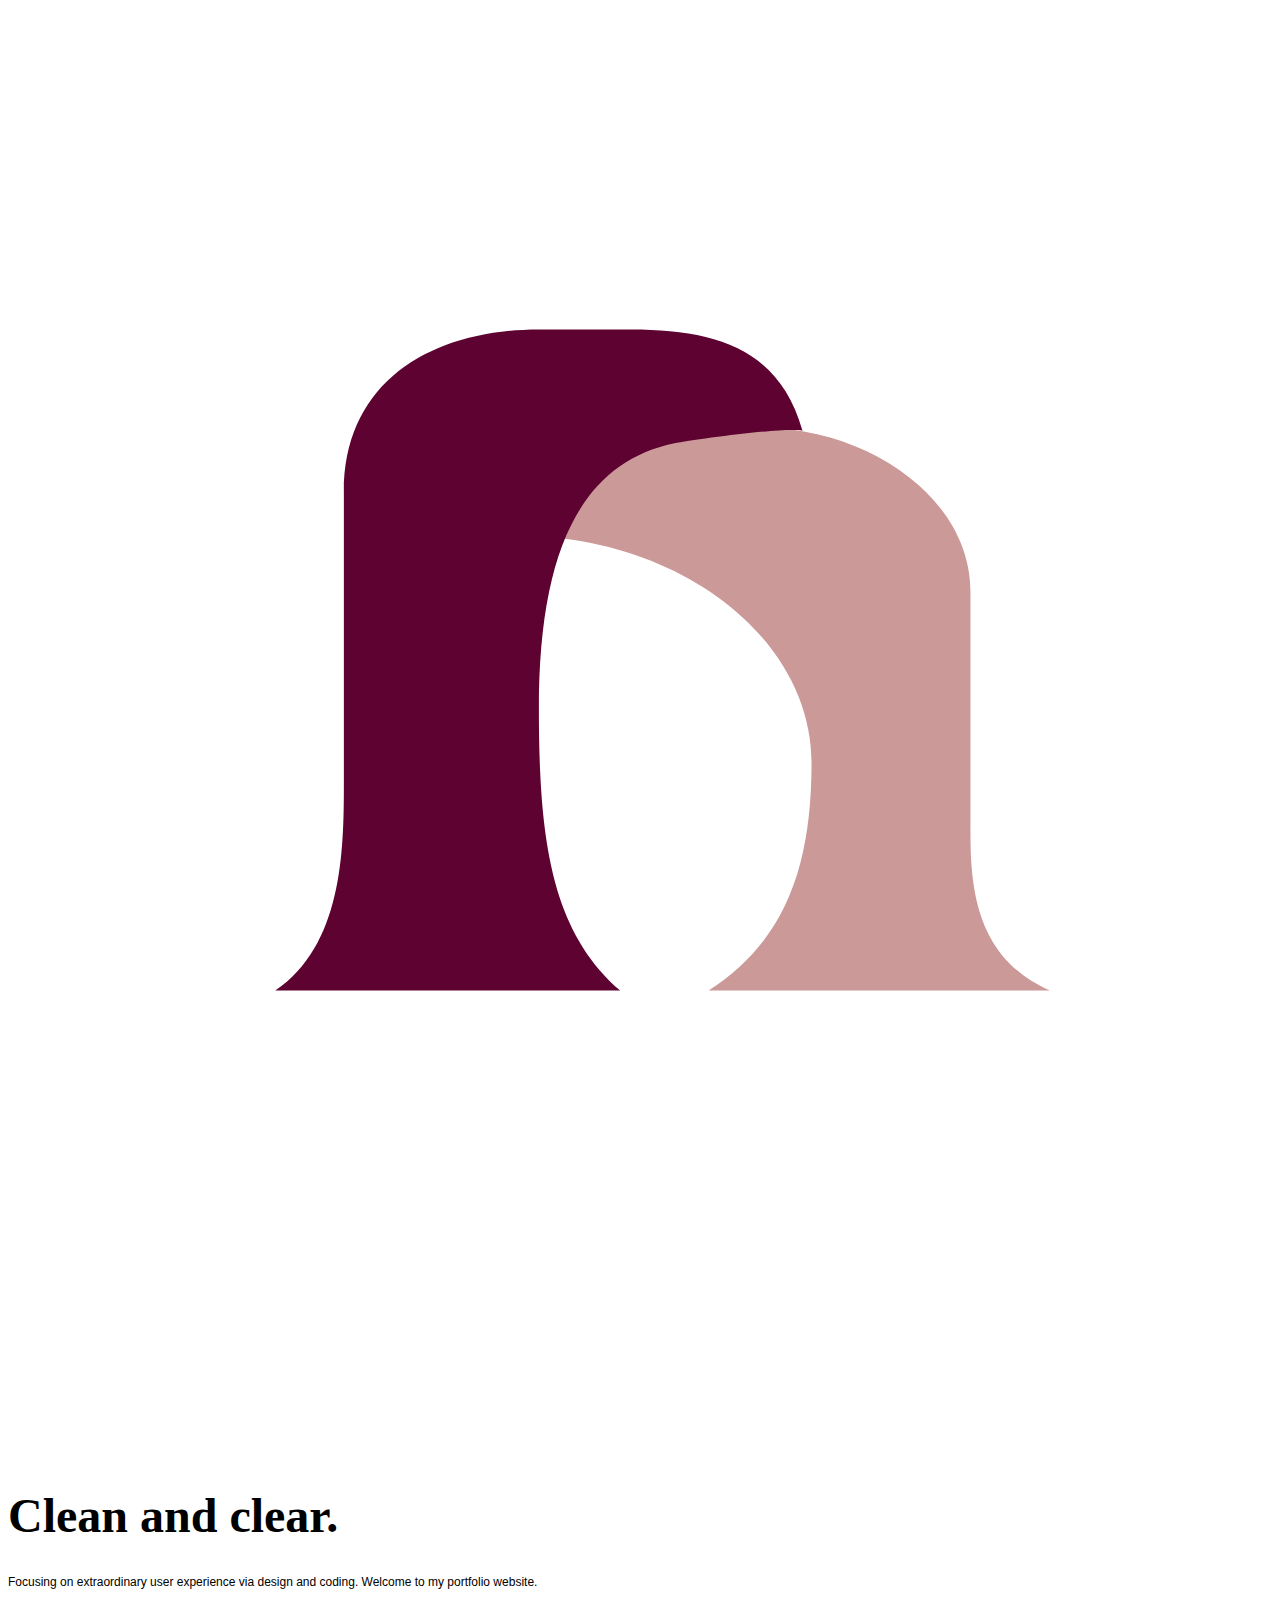
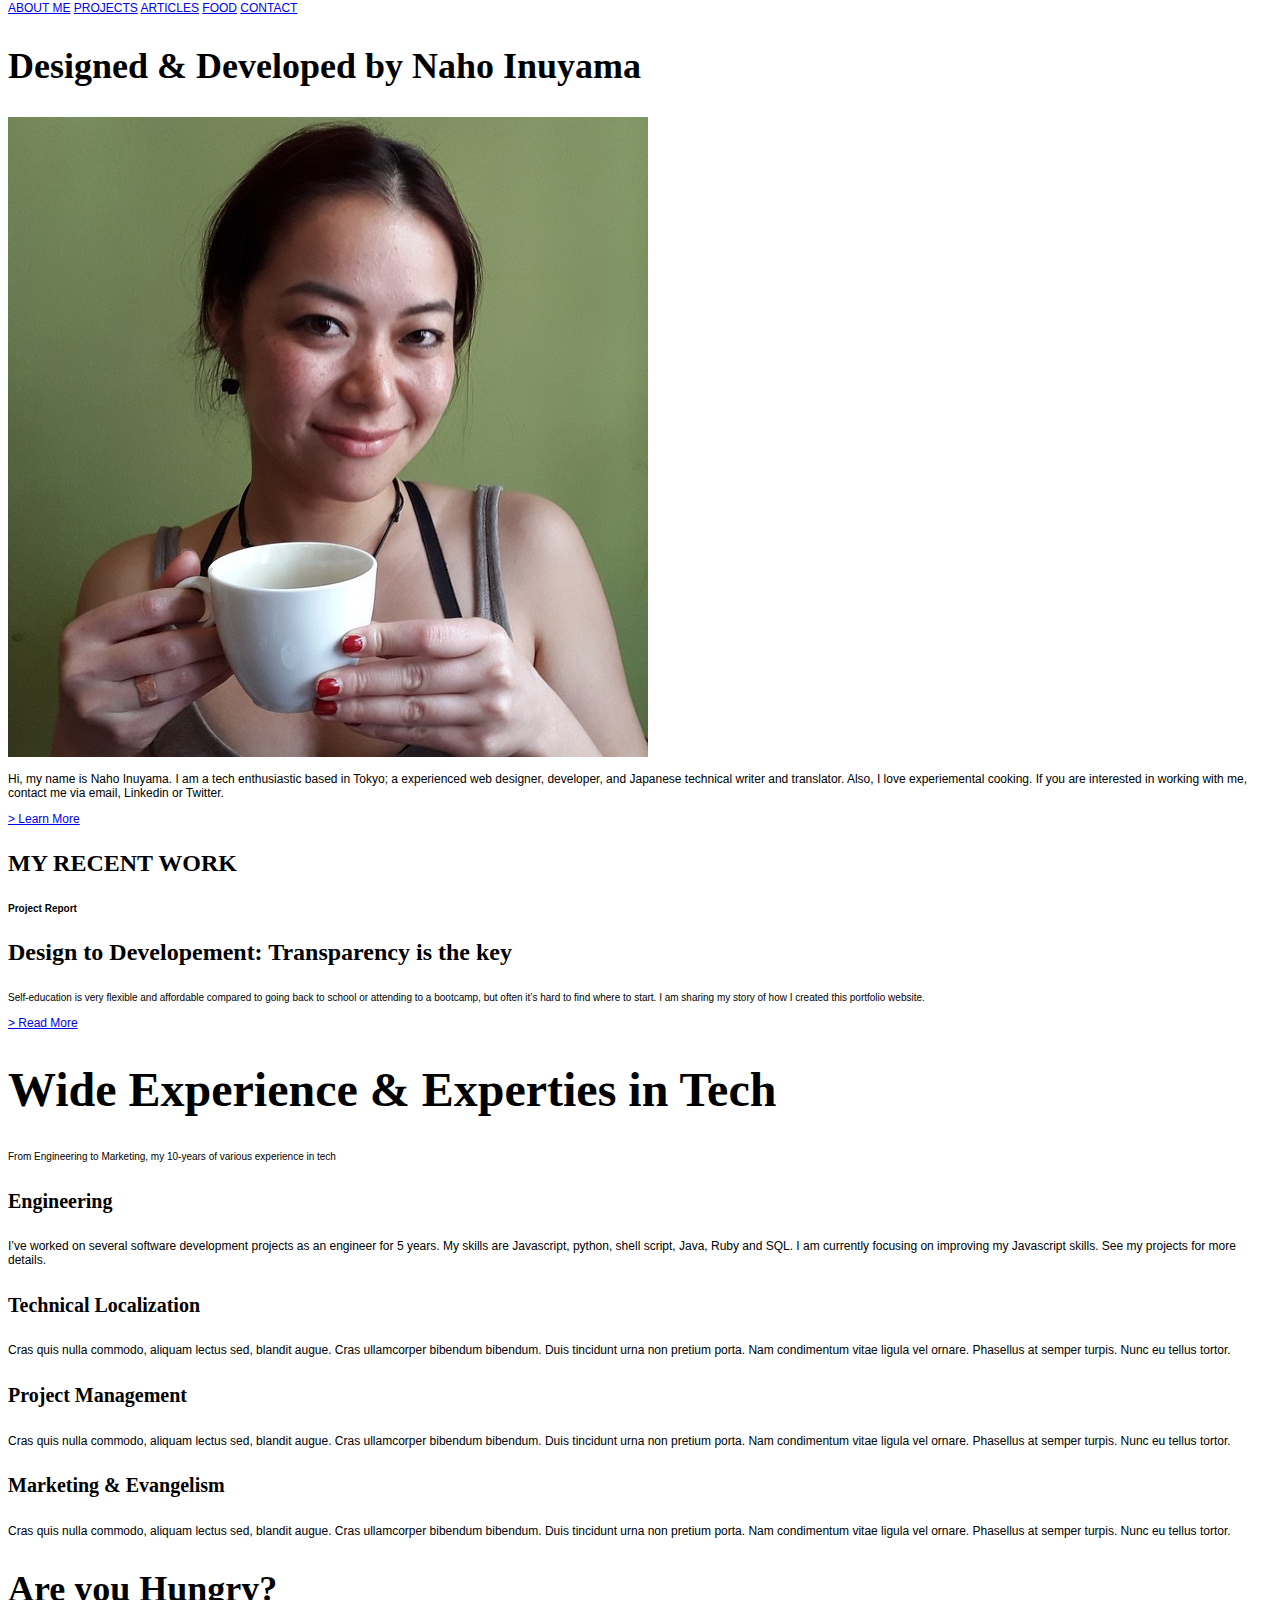
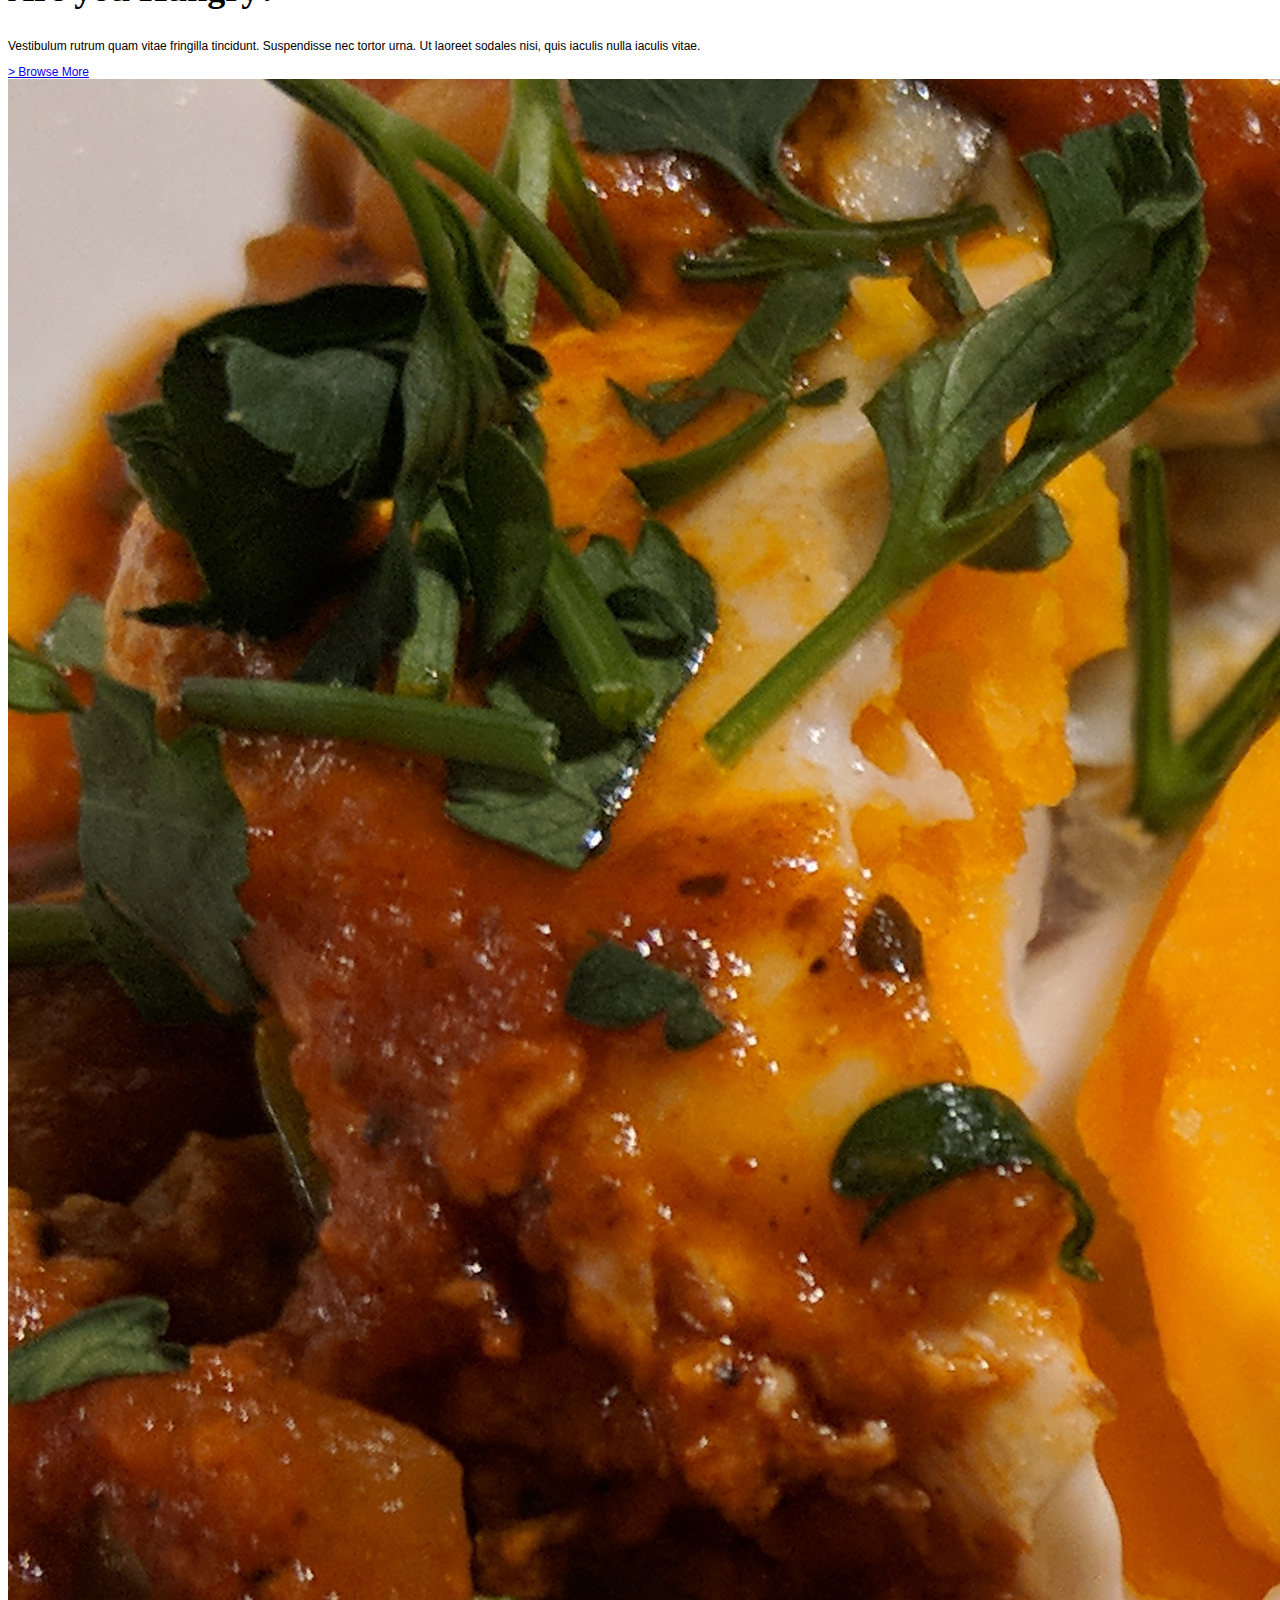
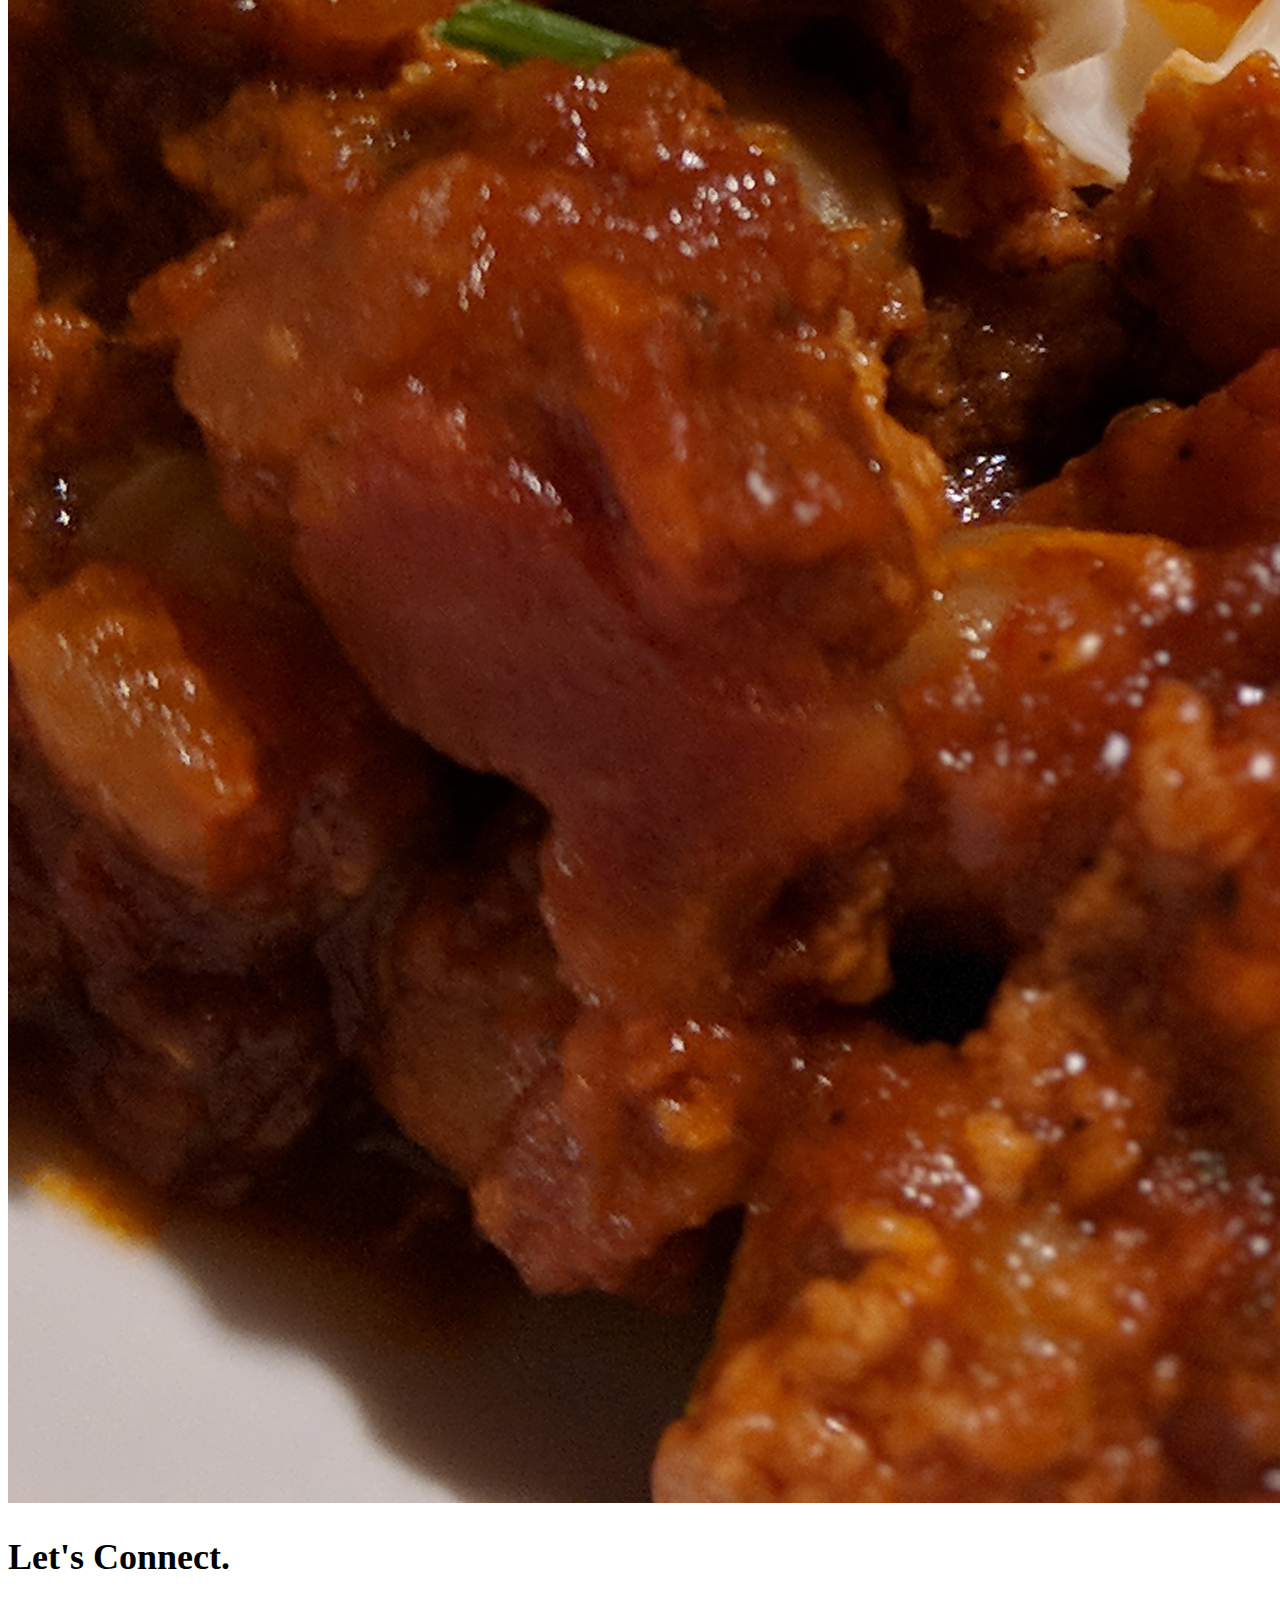
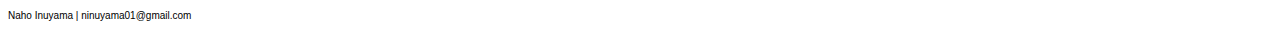
==== index.html @ 4bbd39b5 "Fixed #1" ====
<!DOCTYPE html>
<html lang="en-us">
  <head>
    <title>Clean and Clear | Naho Inuyama</title>
	<link href="CSS/main.css" type="text/css" rel="stylesheet" />
  </head>
  <body>
	  <!-- Header -->
	  <img alt="logo" src="resources/Logo.svg" >
	  <!-- End of Header -->
	  
	
	  <!-- TopMenu -->
	  <h1>Clean and clear.</h1>
	  <p>Focusing on extraordinary user experience via design and coding. Welcome to my portfolio website.  </p>
	  <a href="about.html">ABOUT ME</a>
	  <a href="projects.html">PROJECTS</a>
	  <a href="articles.html">ARTICLES</a>
	  <a href="food.html">FOOD</a>
	  <a href="contact.html">CONTACT</a>
	  <!-- End of TopMenu -->
	  
	  <!-- Introduction -->
	  <h2>Designed & Developed by Naho Inuyama</h2>
	  <img src="resources/Naho.jpg" alt="Naho Inuyama" title="This a picture of me."/>
	  <p>Hi, my name is Naho Inuyama. I am a tech enthusiastic based in Tokyo; a experienced web designer, developer, and Japanese technical writer and translator. Also, I love experiemental cooking. If you are interested in working with me, contact me via email, Linkedin or Twitter.</p>
	  <a href="about.html">> Learn More</a>
	  <!-- End of Introduction --> 
	  
	  <!-- MyWork --> 
	  <h3>MY RECENT WORK</h3>
	  <p><small><b>Project Report</b></small></p>
	  <h3>Design to Developement: Transparency is the key</h3>
	  <p><small>Self-education is very flexible and affordable compared to going back to school or attending to a bootcamp, but often it’s hard to find where to start. I am sharing my story of how I created this portfolio website. </small></p>
	  <a href="projects.html">> Read More</a>
	  <!-- End of MyWork -->
	  
	  <!-- Experience --> 
	  <h1>Wide Experience & Experties in Tech </h1>
	  <p><small>From Engineering to Marketing, my 10-years of various experience in tech </small></p>
	  <h4>Engineering</h4>
	  <p>I’ve worked on several software development projects as an engineer for 5 years. My skills are Javascript, python, shell script, Java, Ruby and SQL. I am currently focusing on improving my Javascript skills. See my projects for more details. </p>
	  <h4>Technical Localization</h4>
	  <p>Cras quis nulla commodo, aliquam lectus sed, blandit augue. Cras ullamcorper bibendum bibendum. Duis tincidunt urna non pretium porta. Nam condimentum vitae ligula vel ornare. Phasellus at semper turpis. Nunc eu tellus tortor. </p>
	  <h4>Project Management</h4>
	  <p>Cras quis nulla commodo, aliquam lectus sed, blandit augue. Cras ullamcorper bibendum bibendum. Duis tincidunt urna non pretium porta. Nam condimentum vitae ligula vel ornare. Phasellus at semper turpis. Nunc eu tellus tortor. </p>
	  <h4>Marketing & Evangelism</h4>
	  <p>Cras quis nulla commodo, aliquam lectus sed, blandit augue. Cras ullamcorper bibendum bibendum. Duis tincidunt urna non pretium porta. Nam condimentum vitae ligula vel ornare. Phasellus at semper turpis. Nunc eu tellus tortor. </p>
	  <!-- End of Experience --> 
	  
	  <!-- Food --> 
	  <h2>Are you Hungry?</h2>
	  <p>Vestibulum rutrum quam vitae fringilla tincidunt. Suspendisse nec tortor urna. Ut laoreet sodales nisi, quis iaculis nulla iaculis vitae.</p>
	  <a href="food.html">> Browse More</a>
	  <img src="/food/resources/shakshuka.jpg" alt="Shakshuka" Title="This is Shakshuka"/>
	  <!-- End of Food --> 
	  
	  <!-- Contact --> 
	  <h2>Let's Connect.</h2>
	  <p><small>Naho Inuyama | ninuyama01@gmail.com</small></p>
	  <!-- End of Contact --> 
	  
	  
  </body>
</html>
---- CSS/main.css ----
@charset "UTF-8";
/* CSS Document */

body {
	font-family: Gotham, "Helvetica Neue", Helvetica, Arial, "sans-serif";
	font-size: 12px;
}

h1 {
	font-family: Garamond, Baskerville, "Baskerville Old Face", "Hoefler Text", "Times New Roman", serif;
	font-size: 48px;
}

h2 {
	font-family: Garamond, Baskerville, "Baskerville Old Face", "Hoefler Text", "Times New Roman", serif;
	font-size: 36px;
	
}

h3 {
	font-family: Garamond, Baskerville, "Baskerville Old Face", "Hoefler Text", "Times New Roman", serif;
	font-size: 24px;
}

h4 {
	font-family: Garamond, Baskerville, "Baskerville Old Face", "Hoefler Text", "Times New Roman", serif;
	font-size: 20px;
}

small {
	font-size: 10px;
}
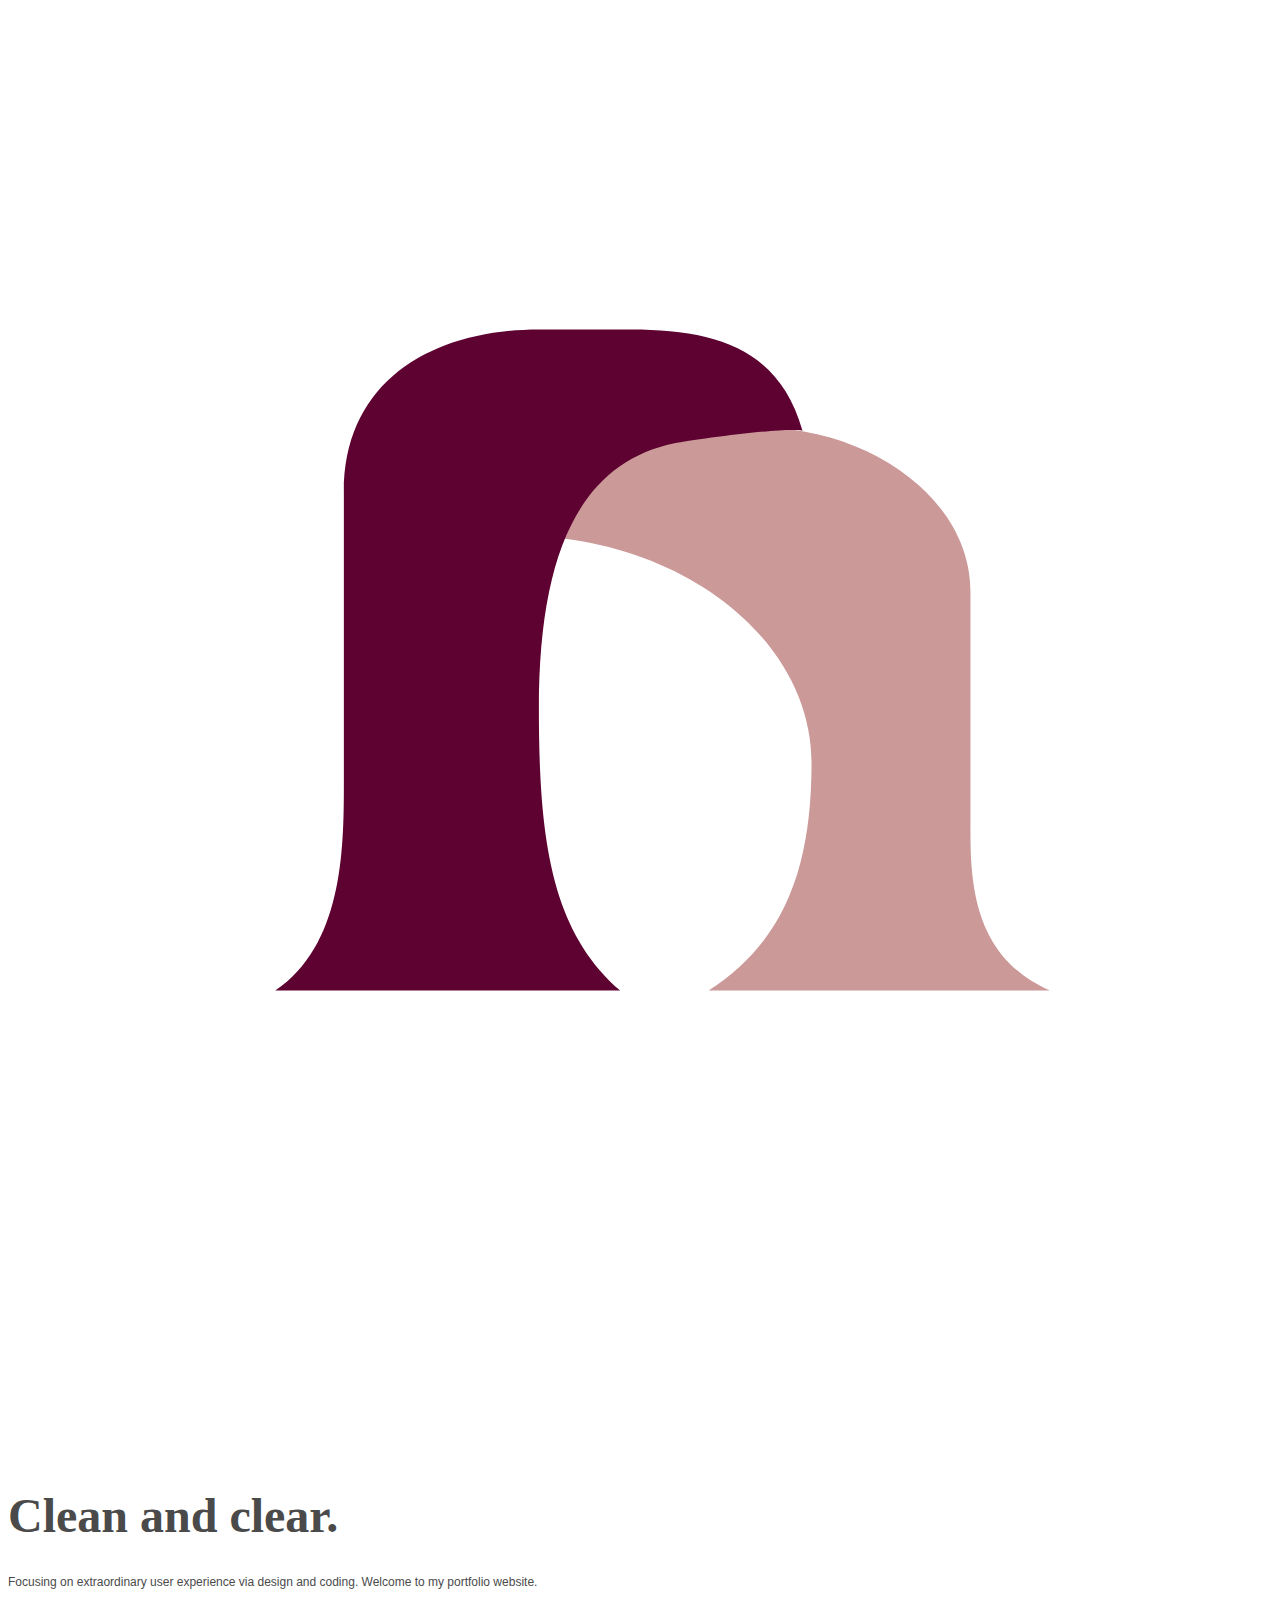
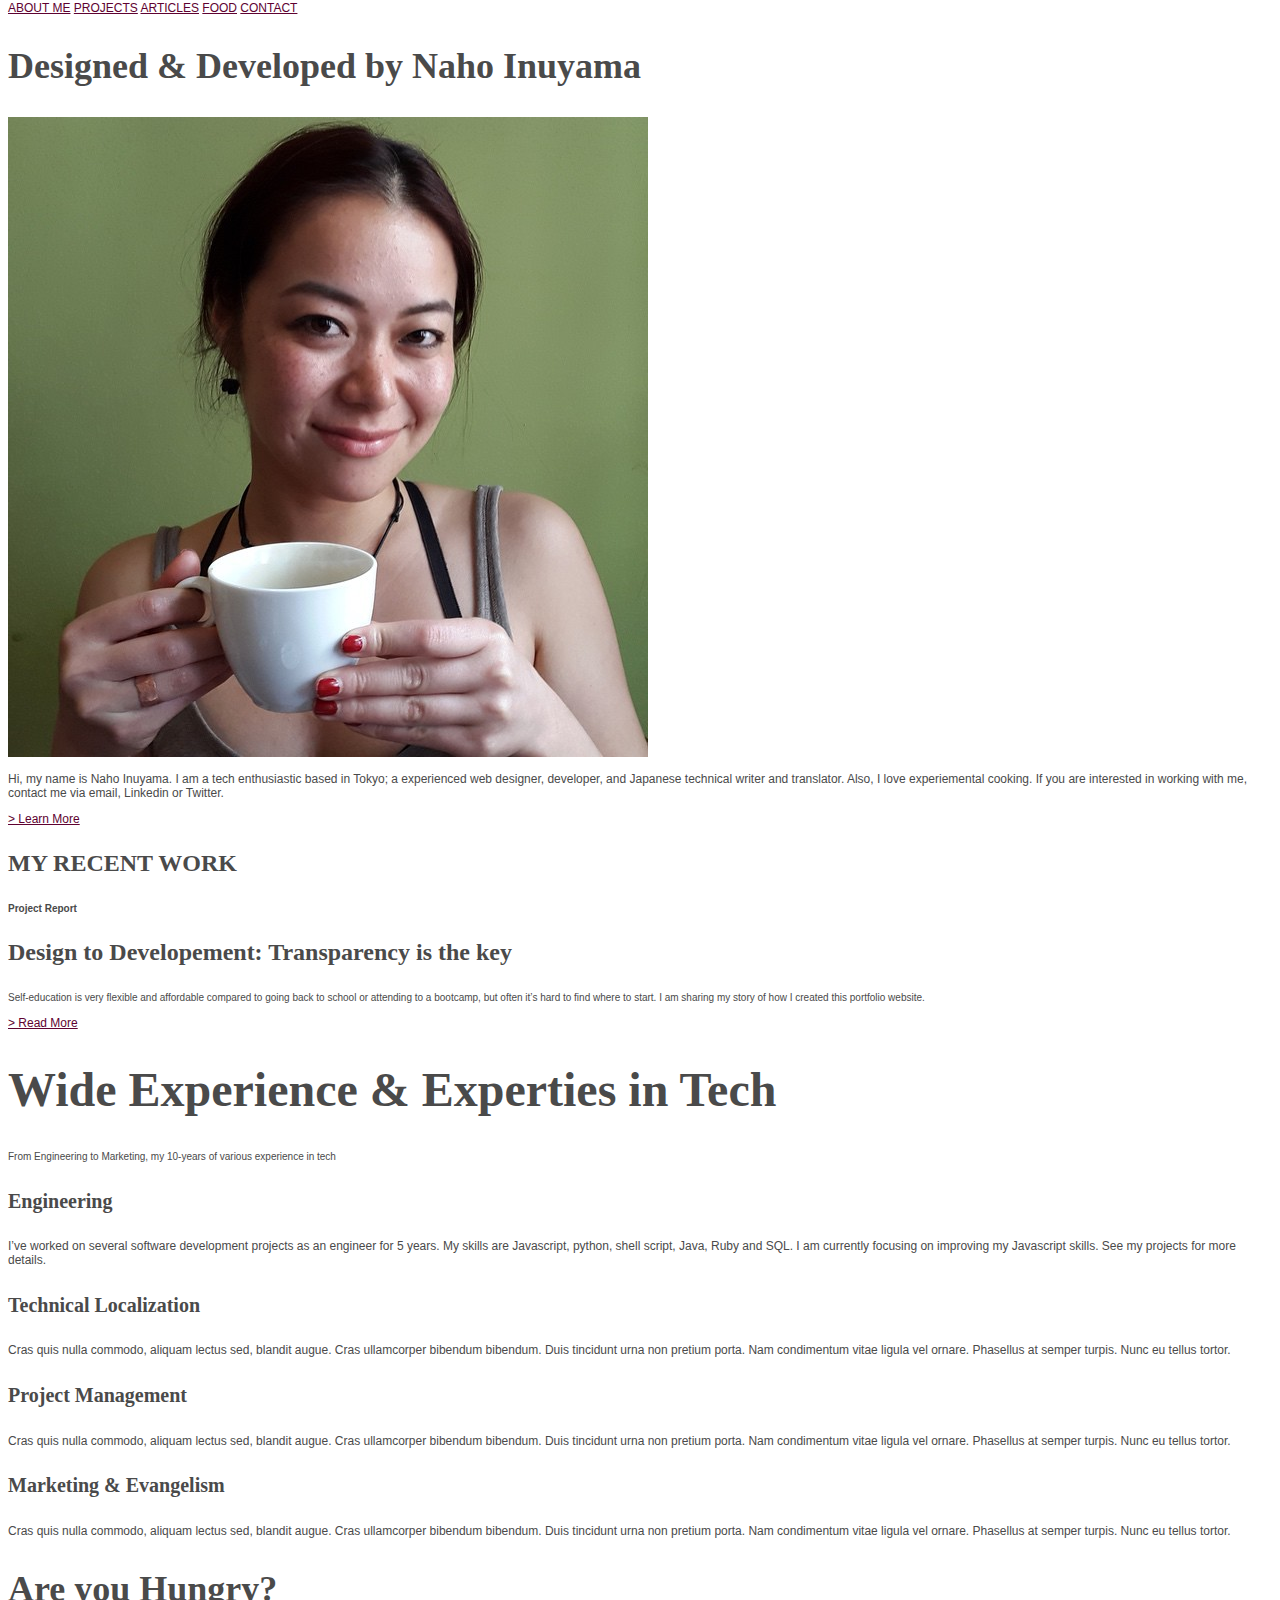
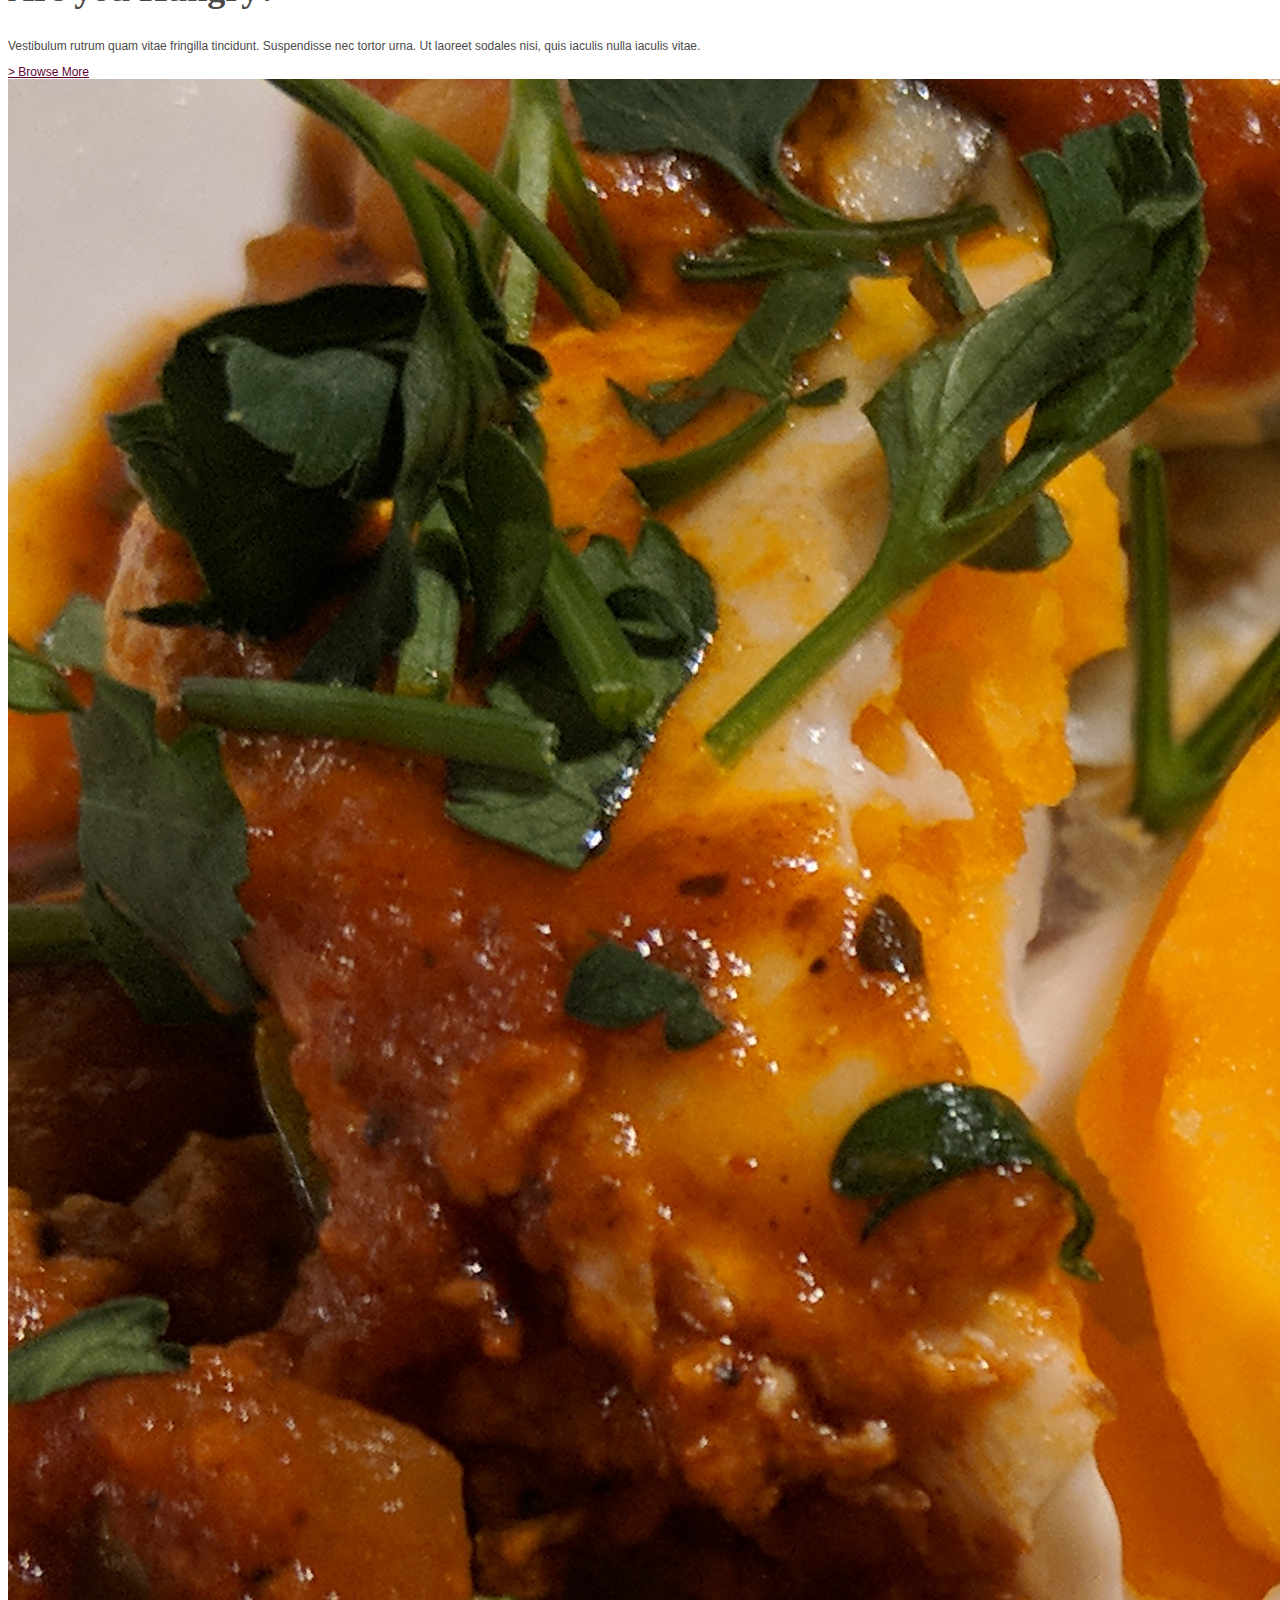
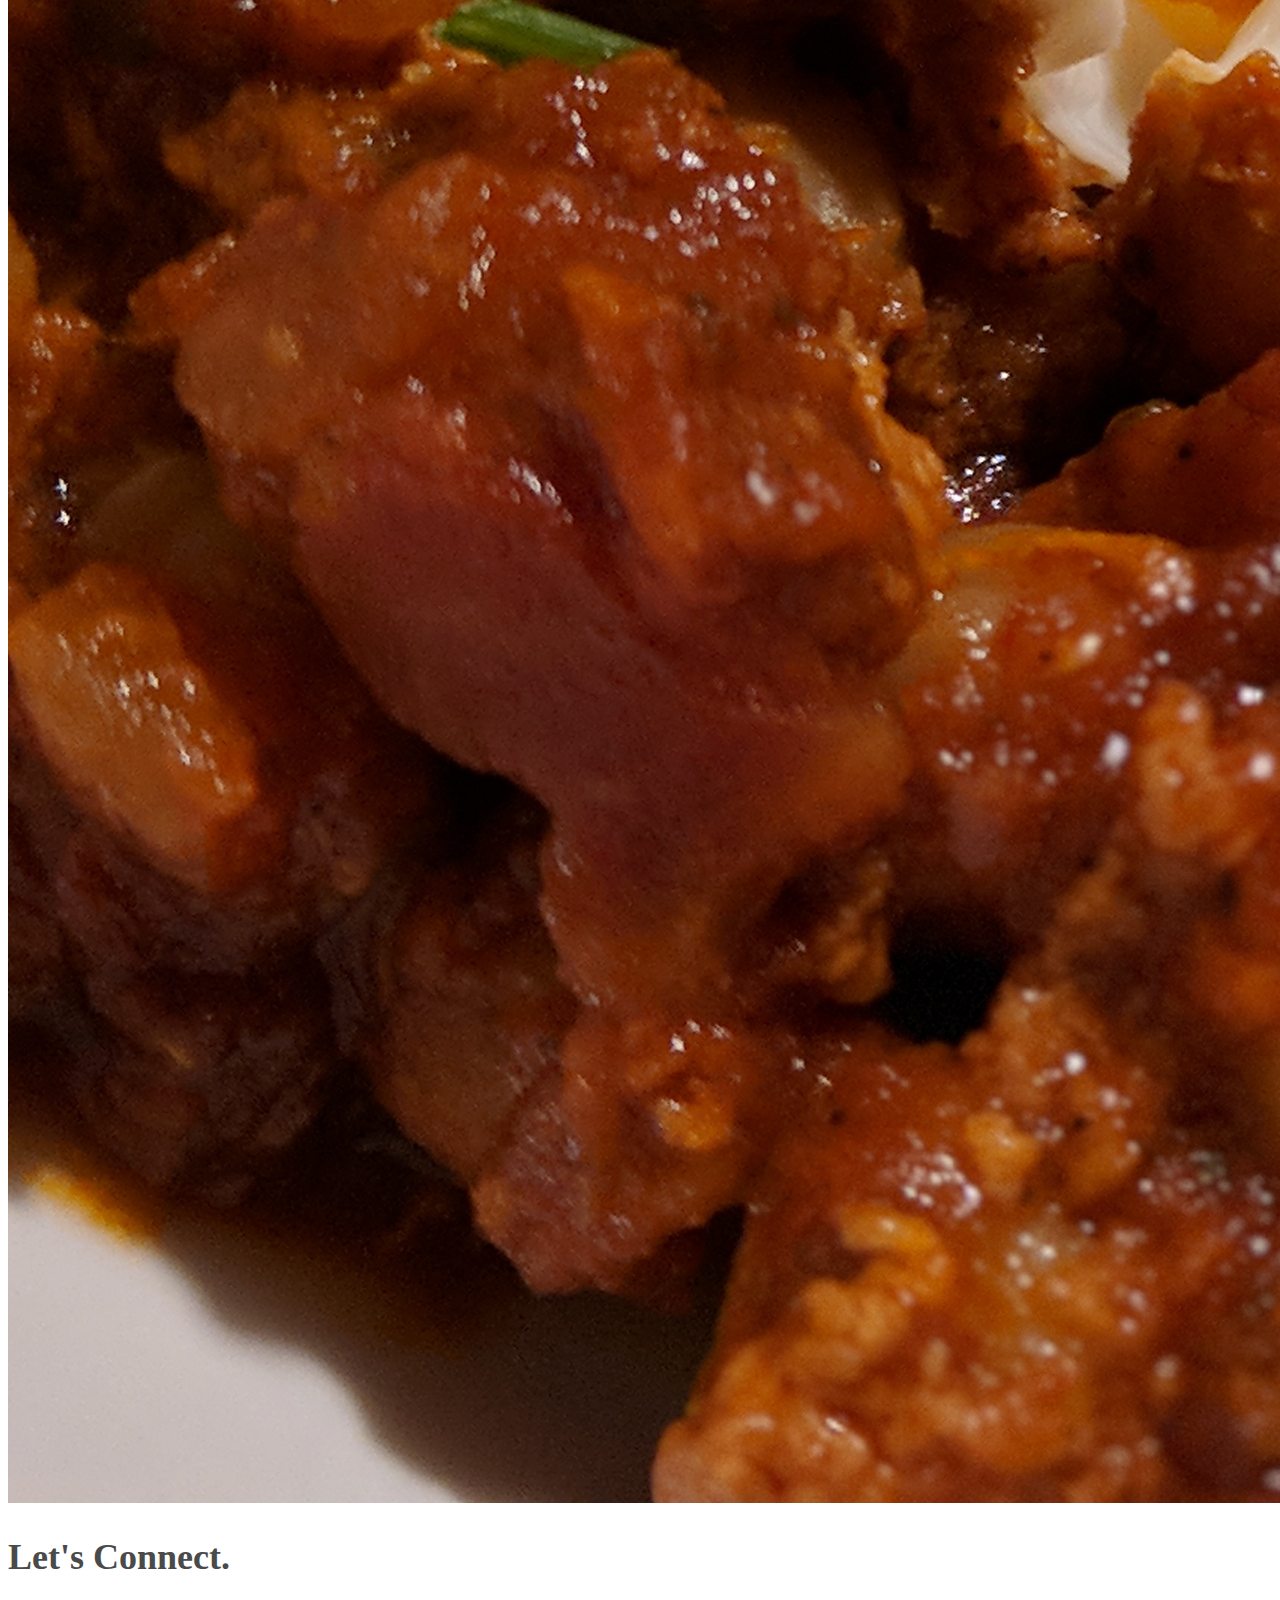
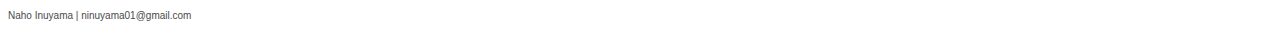
==== commit 7981a00b: "Changed the title of the site" ====
--- a/index.html
+++ b/index.html
@@ -1,7 +1,7 @@
 <!DOCTYPE html>
 <html lang="en-us">
   <head>
-    <title>Clean and Clear | Naho Inuyama</title>
+    <title>Naho Inuyama | Clean and Clear</title>
 	<link href="CSS/main.css" type="text/css" rel="stylesheet" />
   </head>
   <body>
--- a/CSS/main.css
+++ b/CSS/main.css
@@ -4,29 +4,38 @@
 body {
 	font-family: Gotham, "Helvetica Neue", Helvetica, Arial, "sans-serif";
 	font-size: 12px;
+	color: #4A4A4A;
 }
 
 h1 {
 	font-family: Garamond, Baskerville, "Baskerville Old Face", "Hoefler Text", "Times New Roman", serif;
+	font-weight: bold;
 	font-size: 48px;
 }
 
 h2 {
 	font-family: Garamond, Baskerville, "Baskerville Old Face", "Hoefler Text", "Times New Roman", serif;
+	font-weight: bold;
 	font-size: 36px;
 	
 }
 
 h3 {
 	font-family: Garamond, Baskerville, "Baskerville Old Face", "Hoefler Text", "Times New Roman", serif;
+	font-weight: bold;
 	font-size: 24px;
 }
 
 h4 {
 	font-family: Garamond, Baskerville, "Baskerville Old Face", "Hoefler Text", "Times New Roman", serif;
+	font-weight: bold;
 	font-size: 20px;
 }
 
 small {
 	font-size: 10px;
+}
+
+a:link { 
+	color: #5E0231;
 }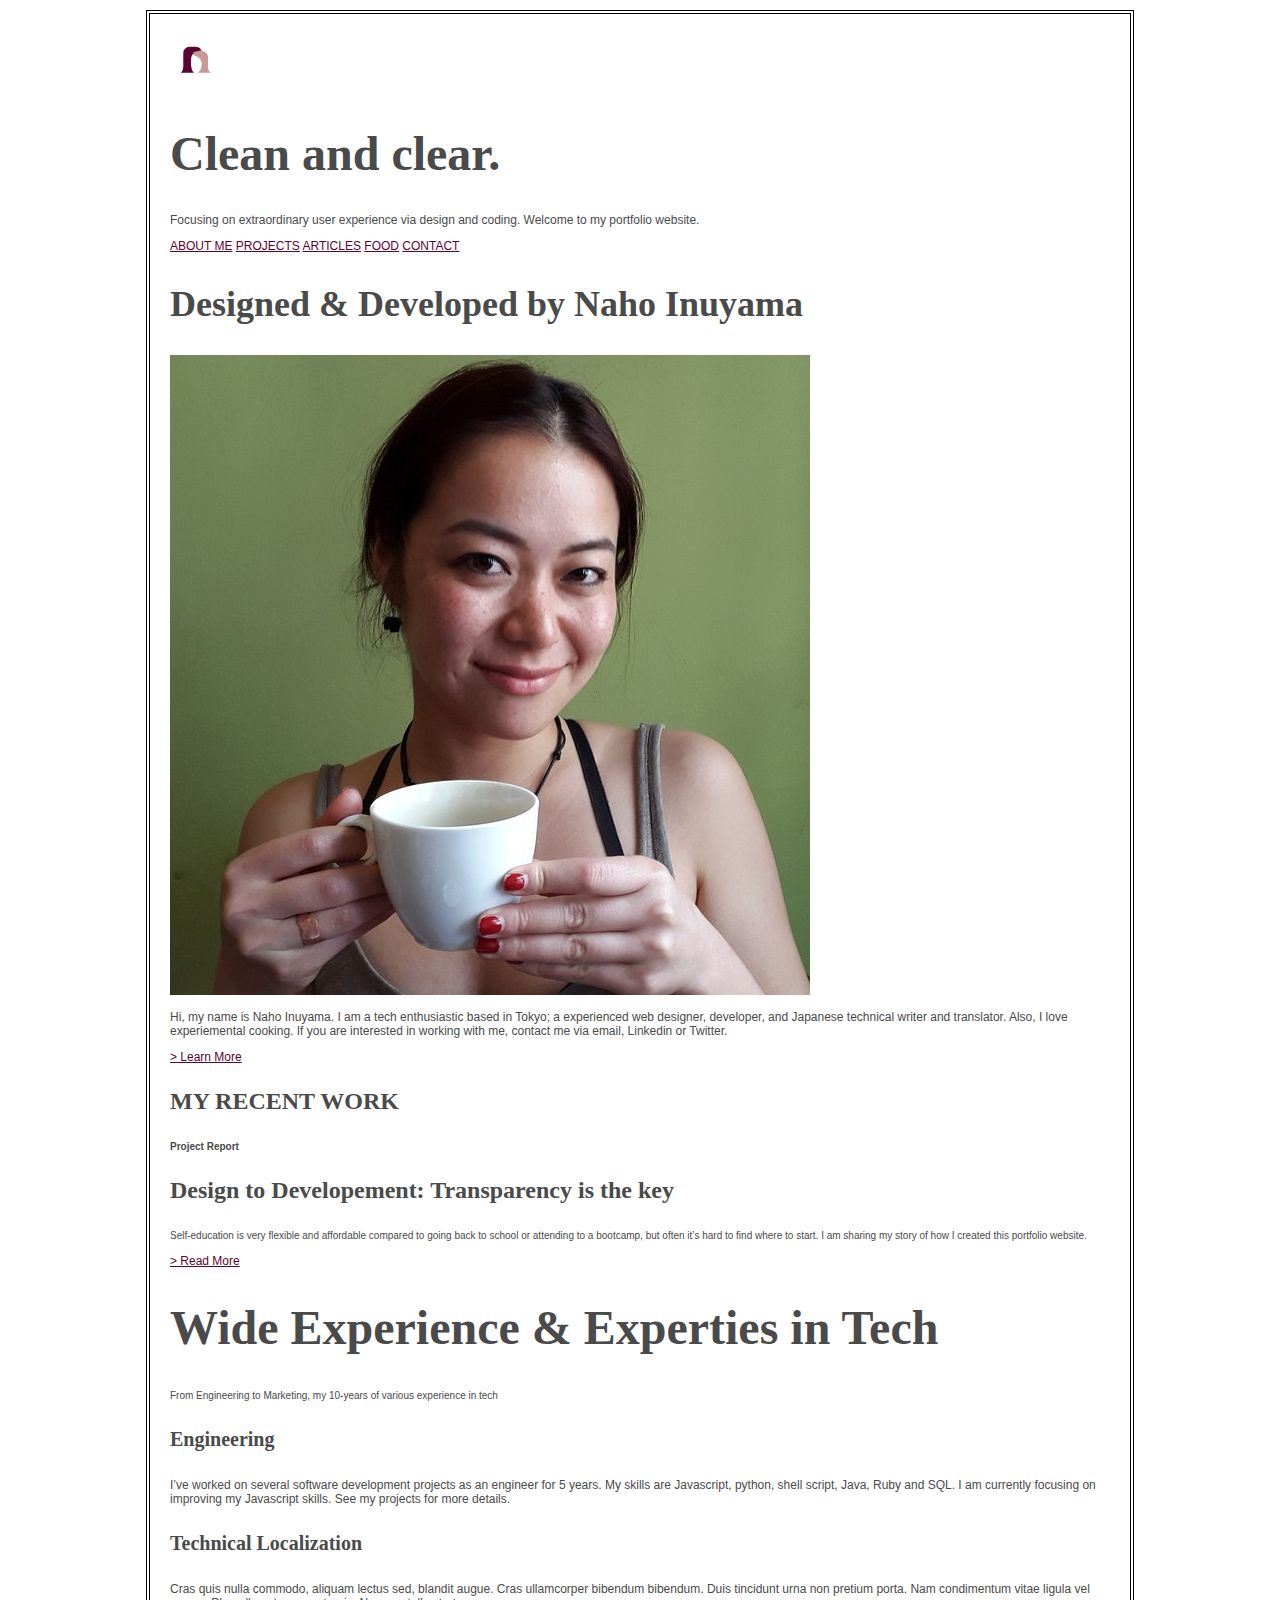
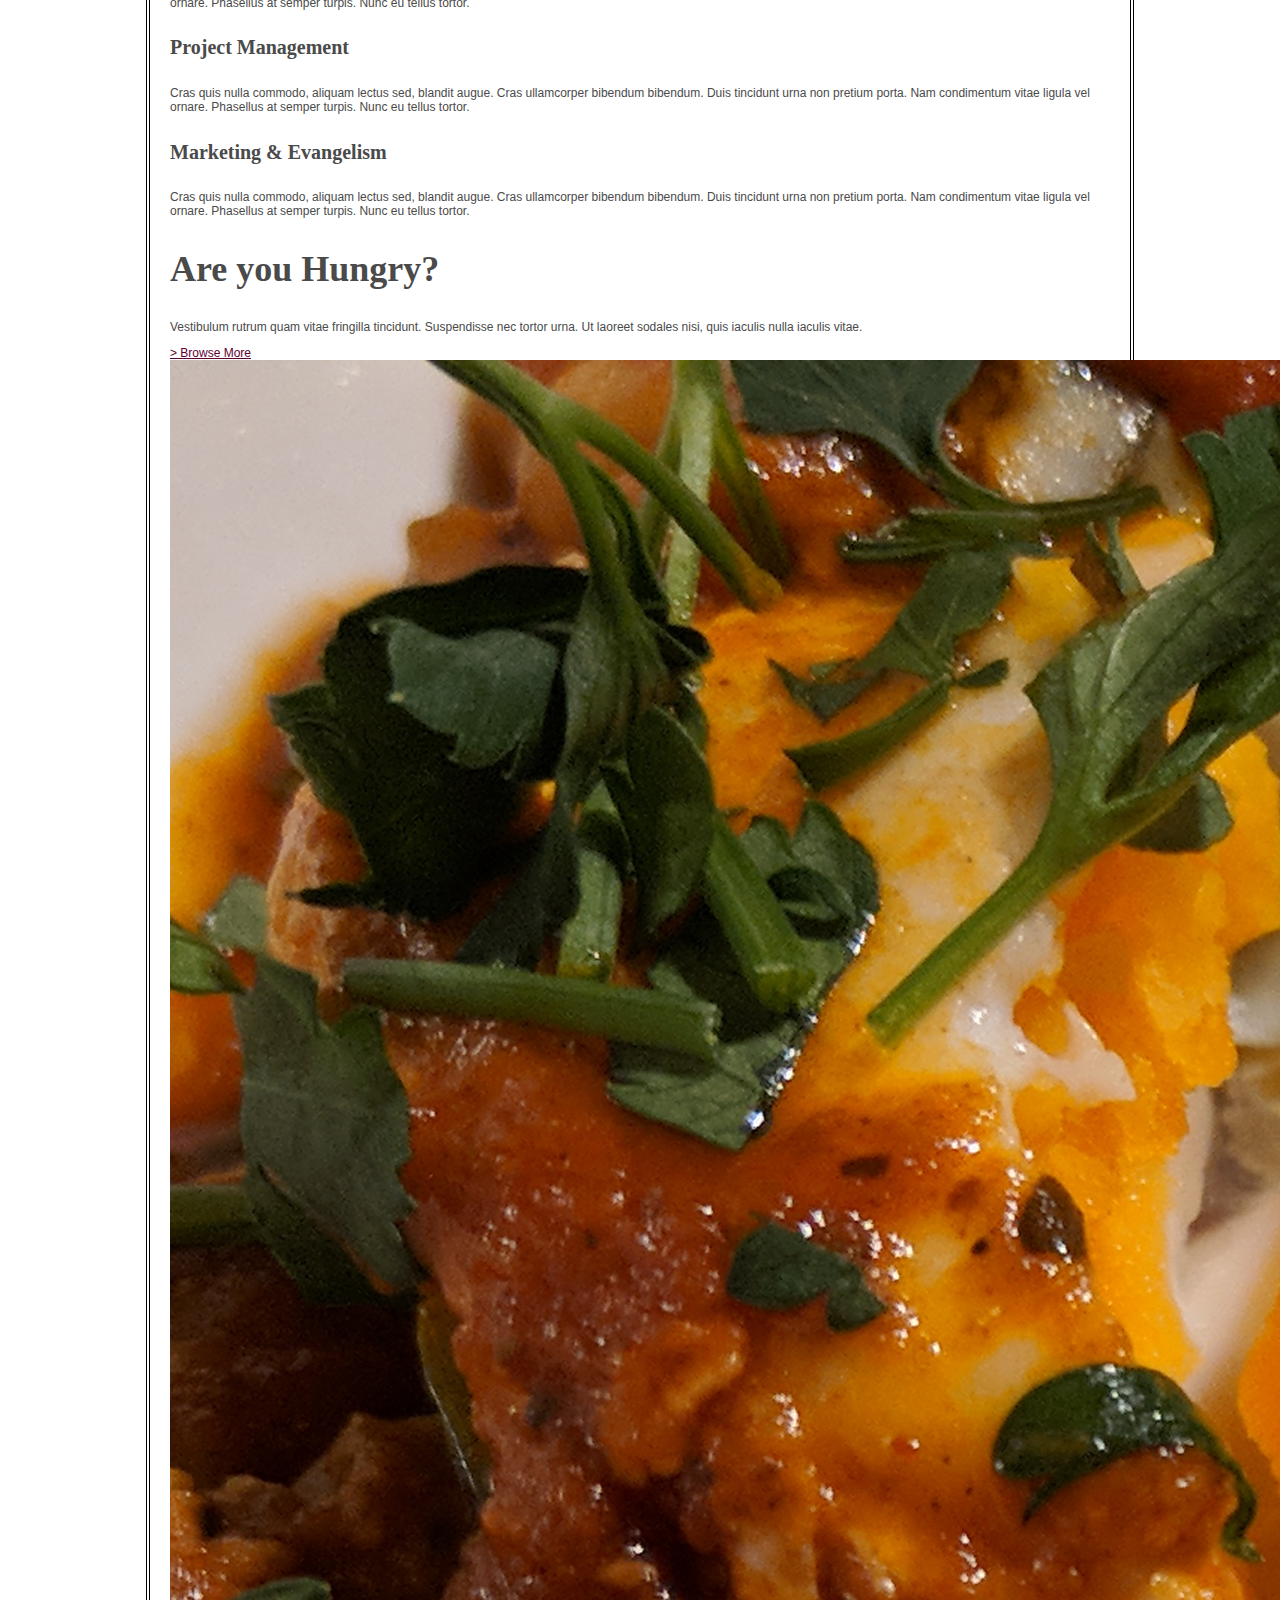
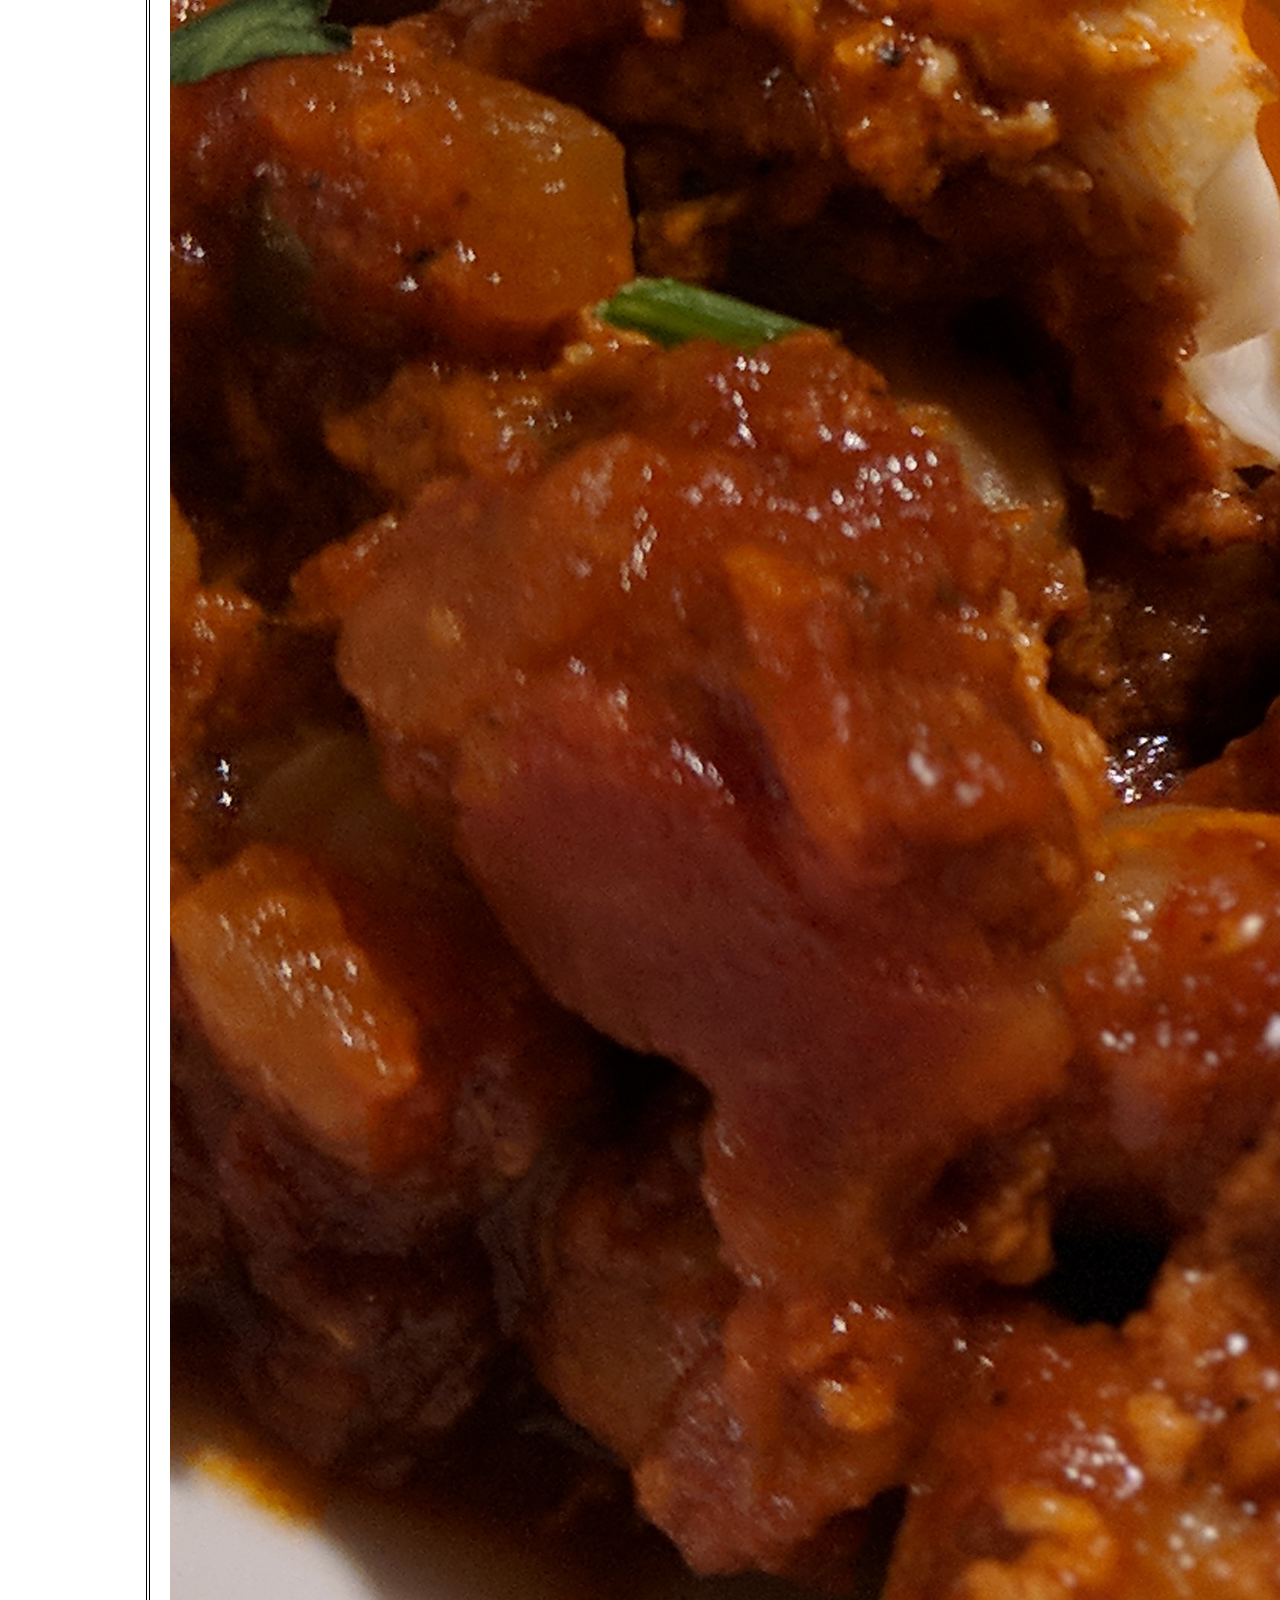
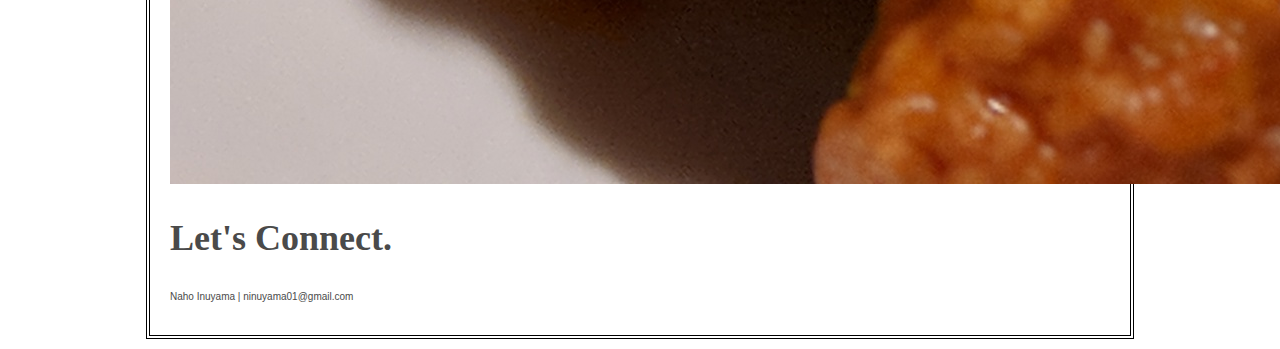
==== commit ce2ee1db: "Fixed #3" ====
--- a/index.html
+++ b/index.html
@@ -5,8 +5,11 @@
 	<link href="CSS/main.css" type="text/css" rel="stylesheet" />
   </head>
   <body>
+	<div id="page">
 	  <!-- Header -->
+		<div id="logo">
 	  <img alt="logo" src="resources/Logo.svg" >
+		</div>
 	  <!-- End of Header -->
 	  
 	
@@ -59,7 +62,6 @@
 	  <h2>Let's Connect.</h2>
 	  <p><small>Naho Inuyama | ninuyama01@gmail.com</small></p>
 	  <!-- End of Contact --> 
-	  
-	  
+	  </div>
   </body>
 </html>
--- a/CSS/main.css
+++ b/CSS/main.css
@@ -7,6 +7,18 @@
 	color: #4A4A4A;
 }
 
+#page {
+	max-width: 940px;
+	min-width: 740px;
+	margin: 10px auto 10px auto;
+	padding: 20px;
+	border: 4px double #000000;
+	background: #ffffff;
+}
+
+#logo {
+	width: 50px;
+}
 h1 {
 	font-family: Garamond, Baskerville, "Baskerville Old Face", "Hoefler Text", "Times New Roman", serif;
 	font-weight: bold;
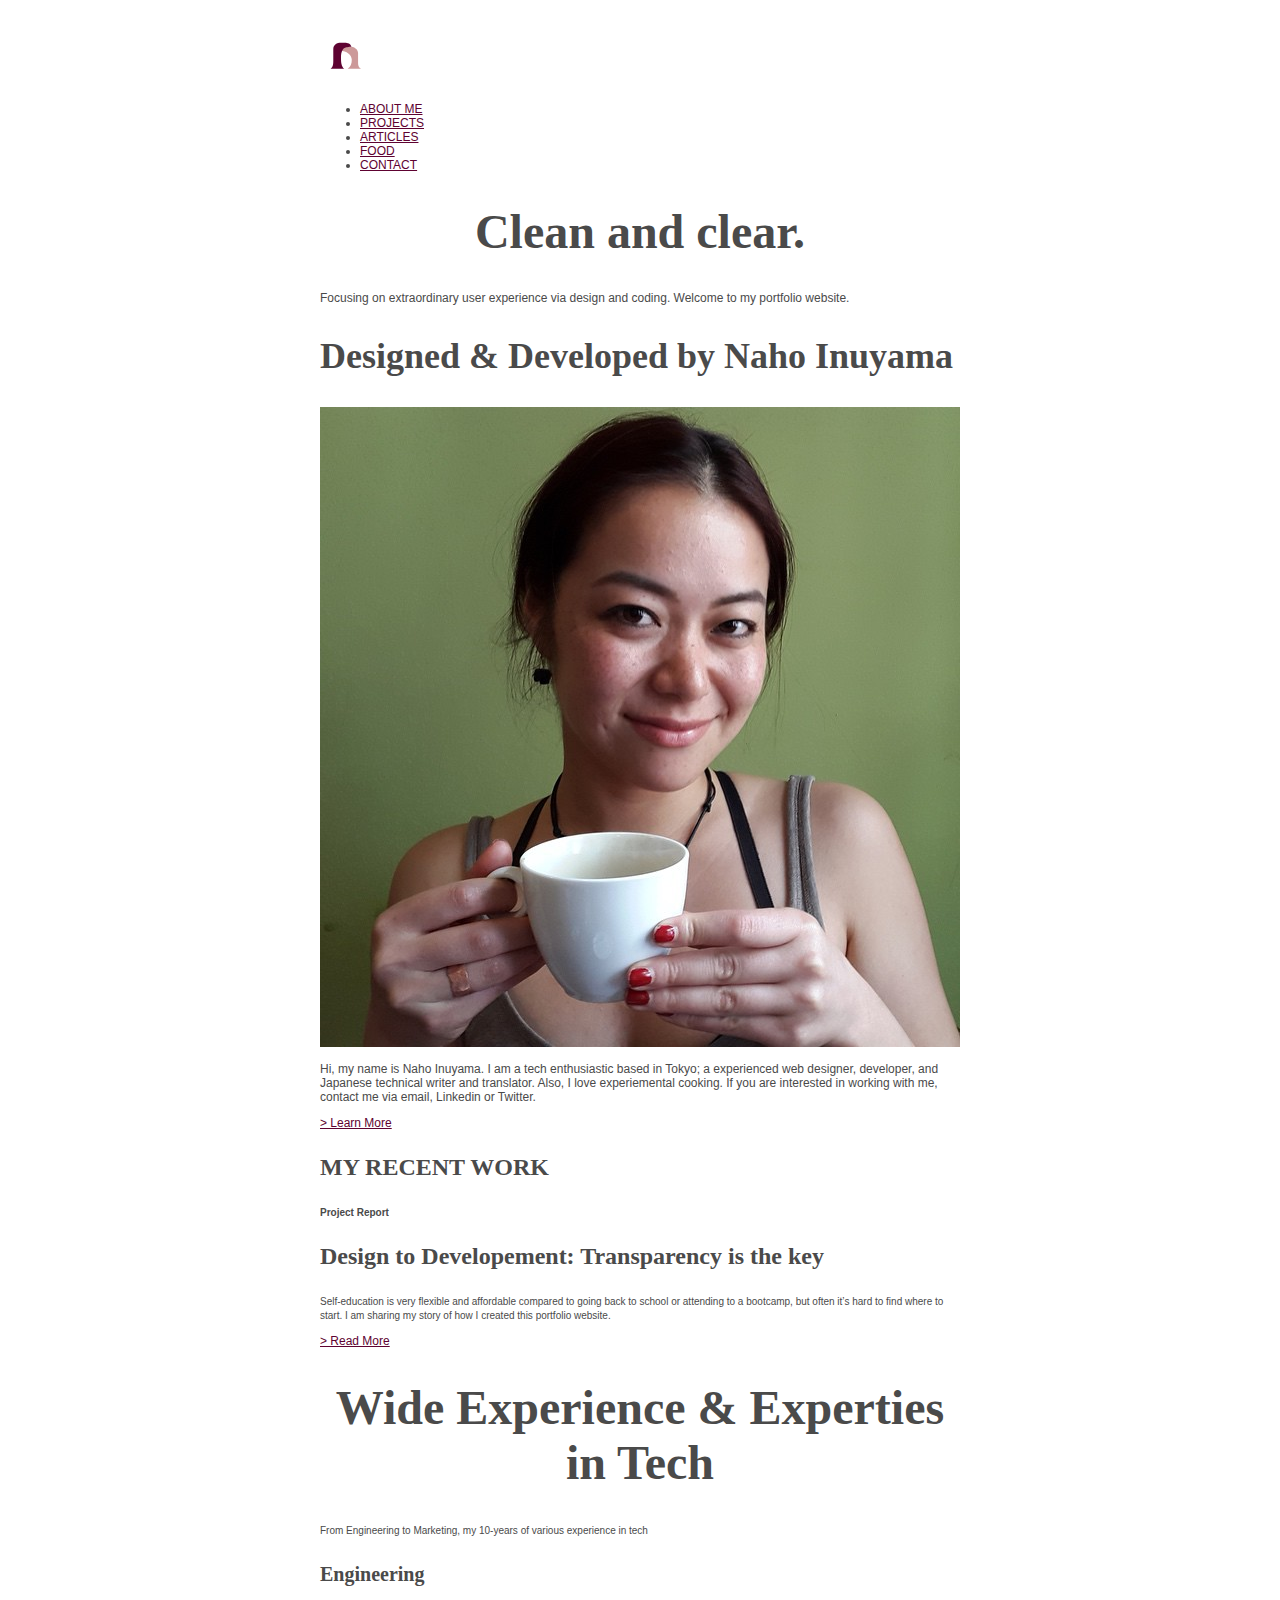
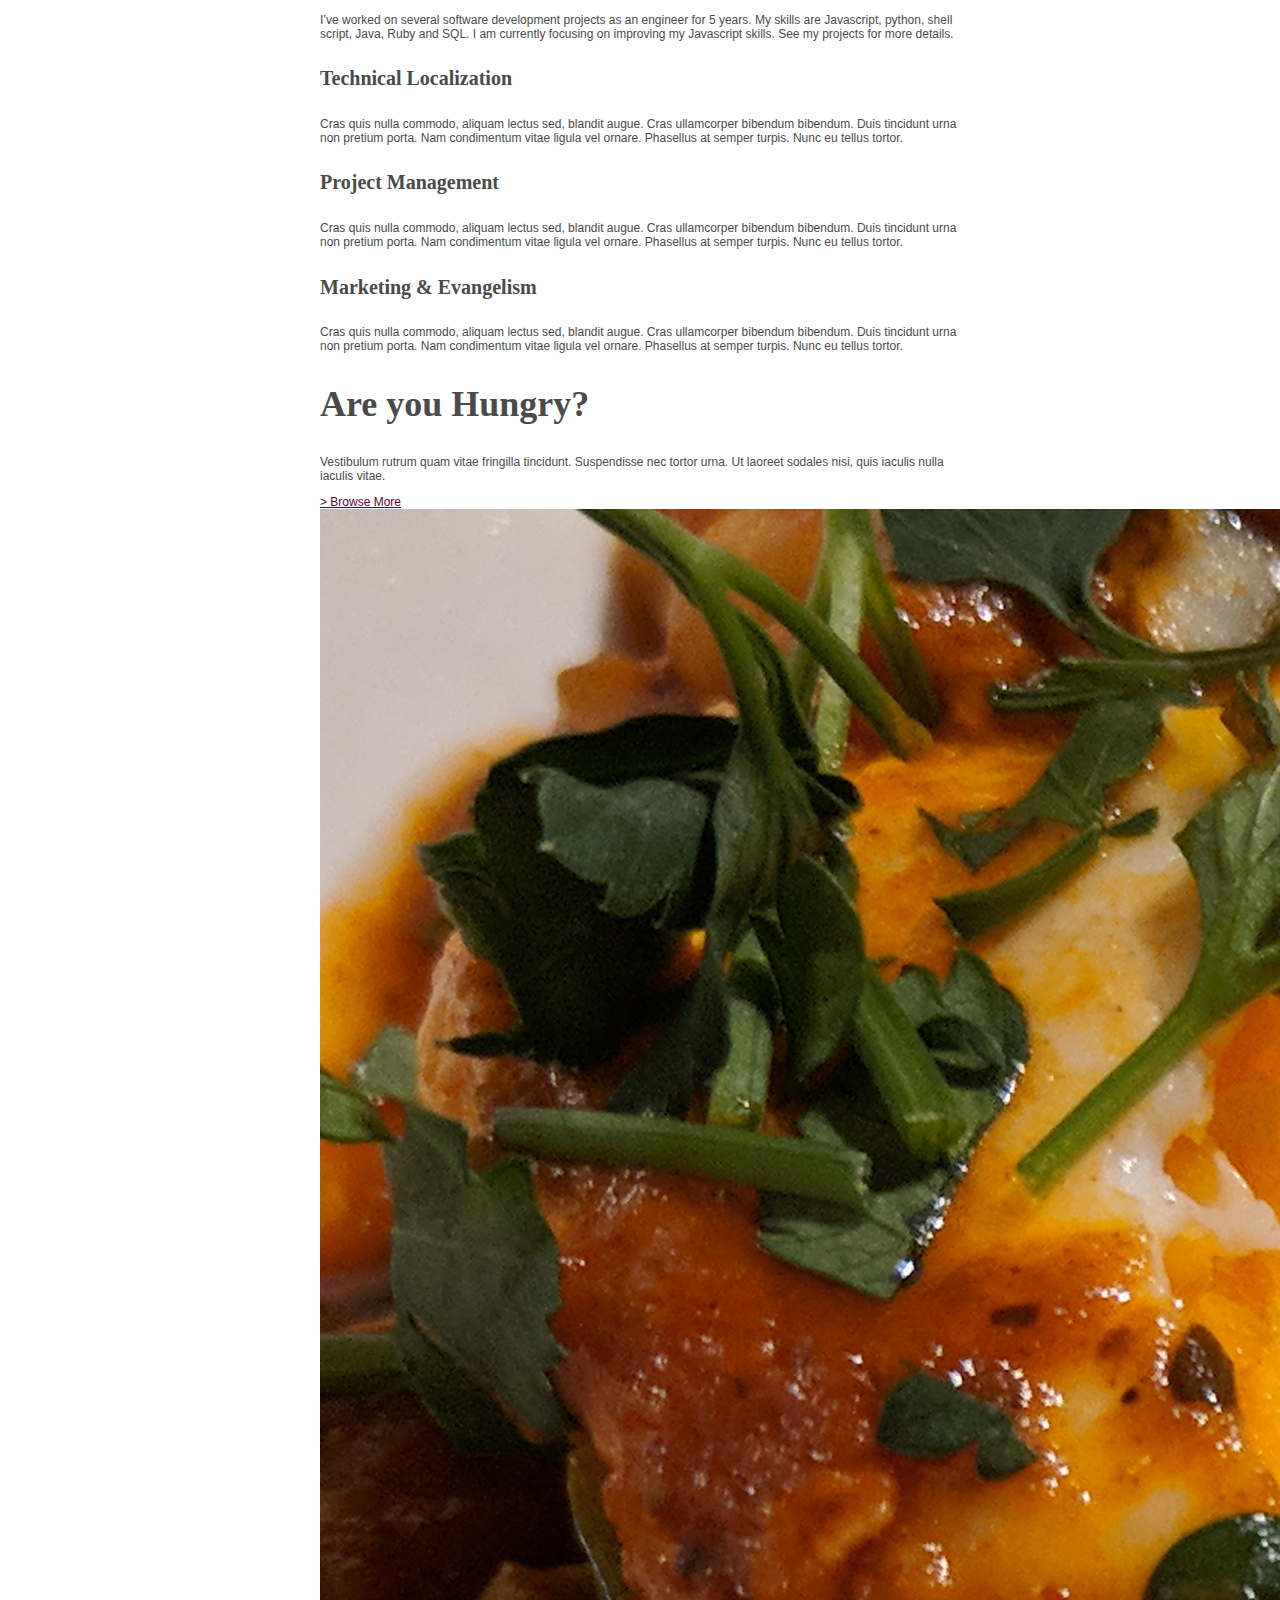
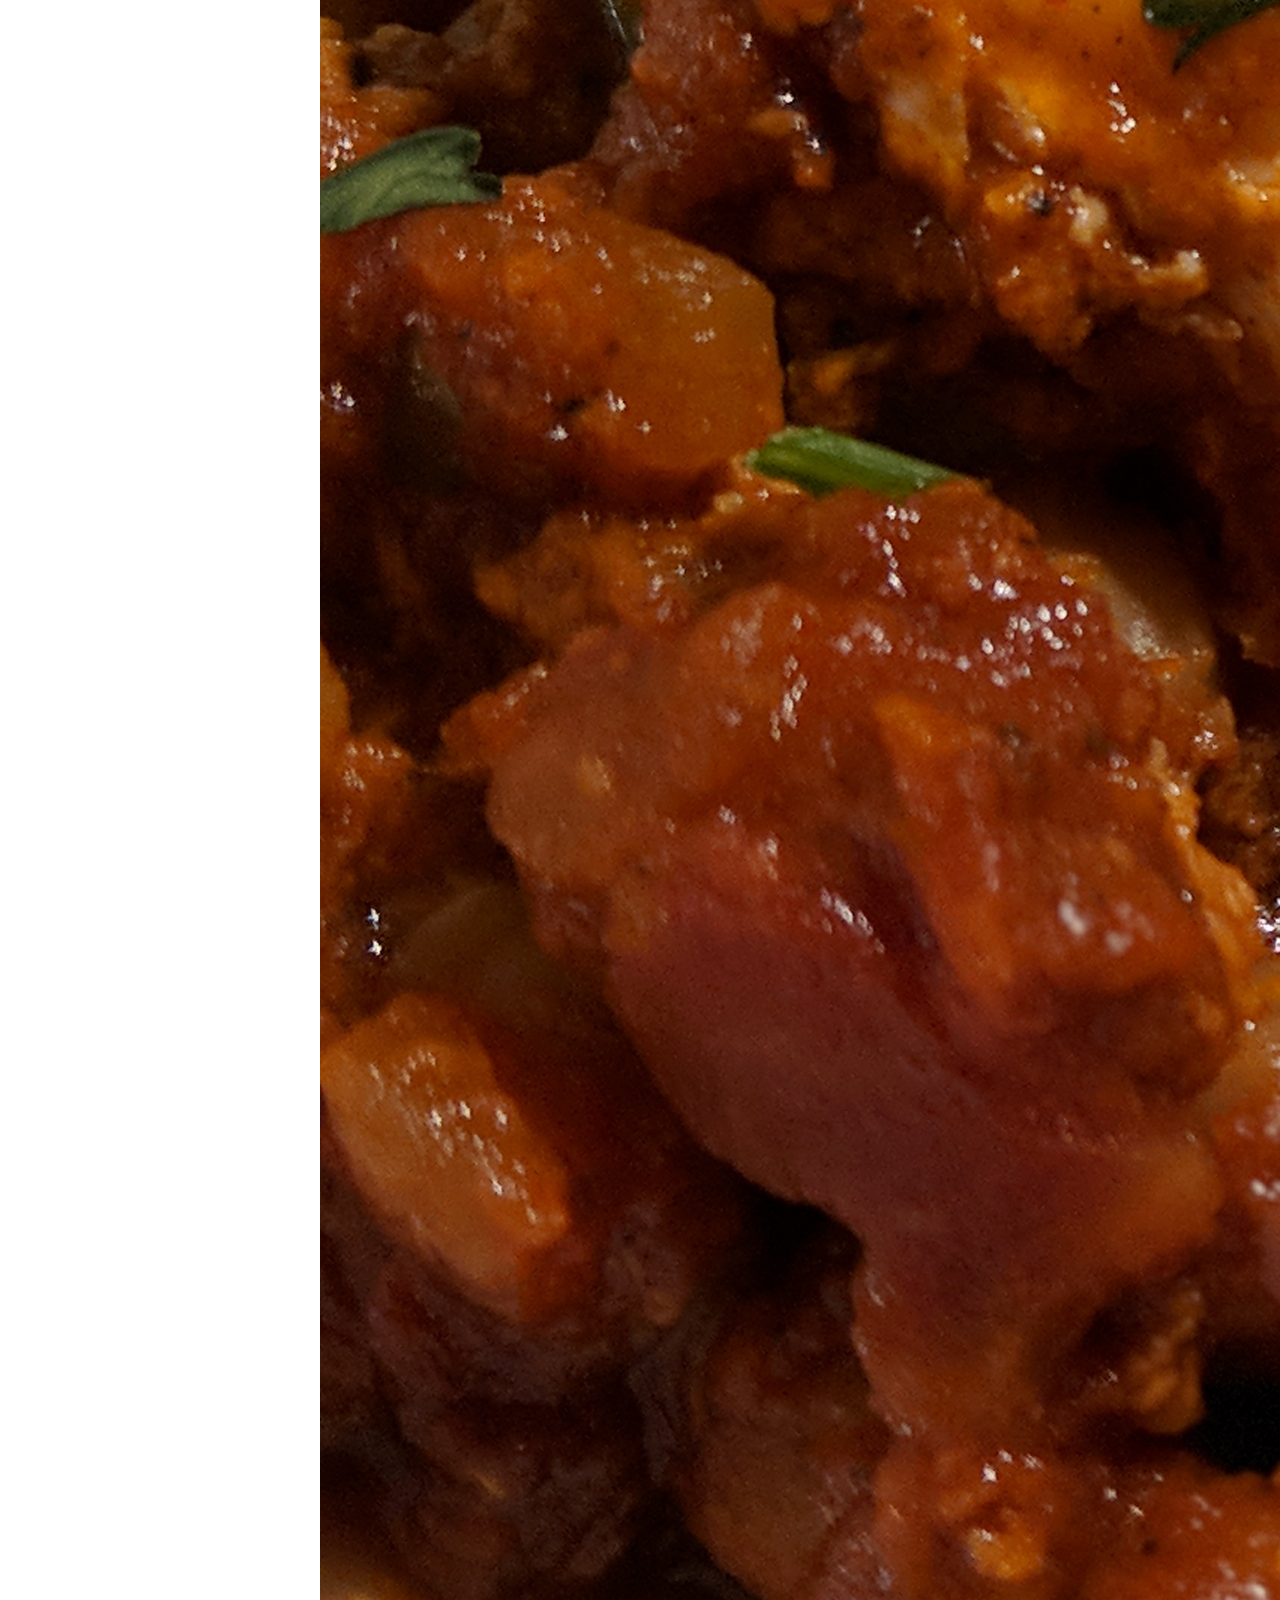
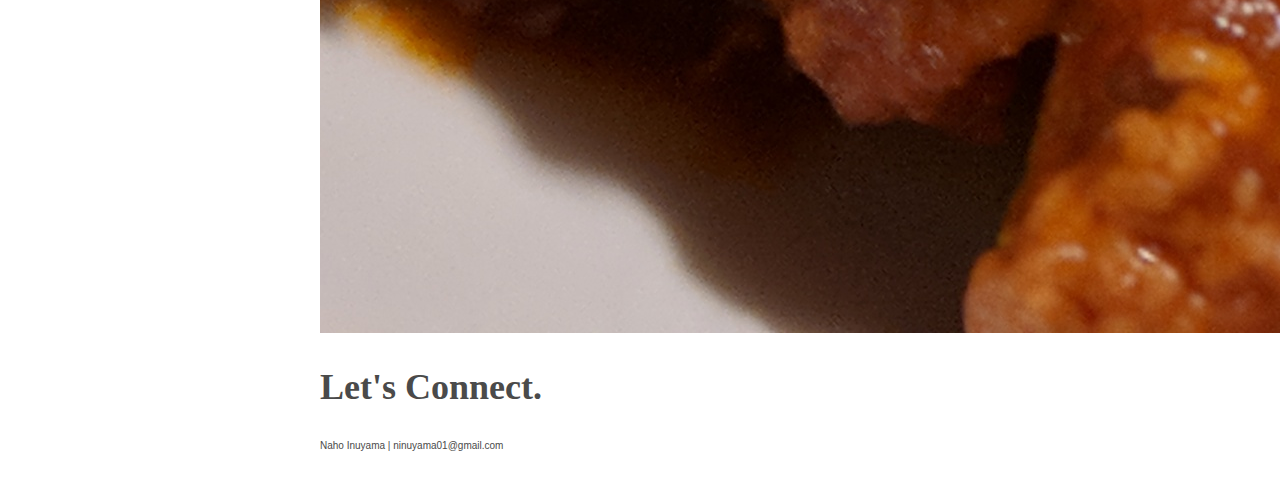
==== commit 1c2122fd: "Fixed #4" ====
--- a/index.html
+++ b/index.html
@@ -10,22 +10,27 @@
 		<div id="logo">
 	  <img alt="logo" src="resources/Logo.svg" >
 		</div>
+		
+		<ul id="nav">
+			<li><a href="about.html">ABOUT ME</a></li>
+			<li><a href="projects.html">PROJECTS</a></li>
+			<li><a href="articles.html">ARTICLES</a></li>
+			<li><a href="food.html">FOOD</a></li>
+			<li><a href="contact.html">CONTACT</a></li>
+		</ul>
+		
 	  <!-- End of Header -->
 	  
 	
 	  <!-- TopMenu -->
 	  <h1>Clean and clear.</h1>
 	  <p>Focusing on extraordinary user experience via design and coding. Welcome to my portfolio website.  </p>
-	  <a href="about.html">ABOUT ME</a>
-	  <a href="projects.html">PROJECTS</a>
-	  <a href="articles.html">ARTICLES</a>
-	  <a href="food.html">FOOD</a>
-	  <a href="contact.html">CONTACT</a>
+
 	  <!-- End of TopMenu -->
 	  
 	  <!-- Introduction -->
 	  <h2>Designed & Developed by Naho Inuyama</h2>
-	  <img src="resources/Naho.jpg" alt="Naho Inuyama" title="This a picture of me."/>
+		<img src="resources/Naho.jpg" alt="Naho Inuyama" class="image" title="This a picture of me."/>
 	  <p>Hi, my name is Naho Inuyama. I am a tech enthusiastic based in Tokyo; a experienced web designer, developer, and Japanese technical writer and translator. Also, I love experiemental cooking. If you are interested in working with me, contact me via email, Linkedin or Twitter.</p>
 	  <a href="about.html">> Learn More</a>
 	  <!-- End of Introduction --> 
--- a/CSS/main.css
+++ b/CSS/main.css
@@ -8,21 +8,44 @@
 }
 
 #page {
-	max-width: 940px;
-	min-width: 740px;
+	max-width: 640px;
+	min-width: 480px;
 	margin: 10px auto 10px auto;
 	padding: 20px;
-	border: 4px double #000000;
 	background: #ffffff;
 }
 
 #logo {
 	width: 50px;
 }
+
+.nav {
+    overflow: hidden;
+    background-color: #FFFFFF;
+    position: fixed; /* Set the navbar to fixed position */
+    top: 0; /* Position the navbar at the top of the page */
+    width: 100%; /* Full width */
+}
+
+.nav a {
+    float: left;
+    display: block;
+    color: #f2f2f2;
+    text-align: center;
+    padding: 14px 16px;
+    text-decoration: none;
+}
+
+
+#image {
+	width: 100px;
+}
+
 h1 {
 	font-family: Garamond, Baskerville, "Baskerville Old Face", "Hoefler Text", "Times New Roman", serif;
 	font-weight: bold;
 	font-size: 48px;
+	text-align: center;
 }
 
 h2 {
@@ -50,4 +73,4 @@
 
 a:link { 
 	color: #5E0231;
-}+}
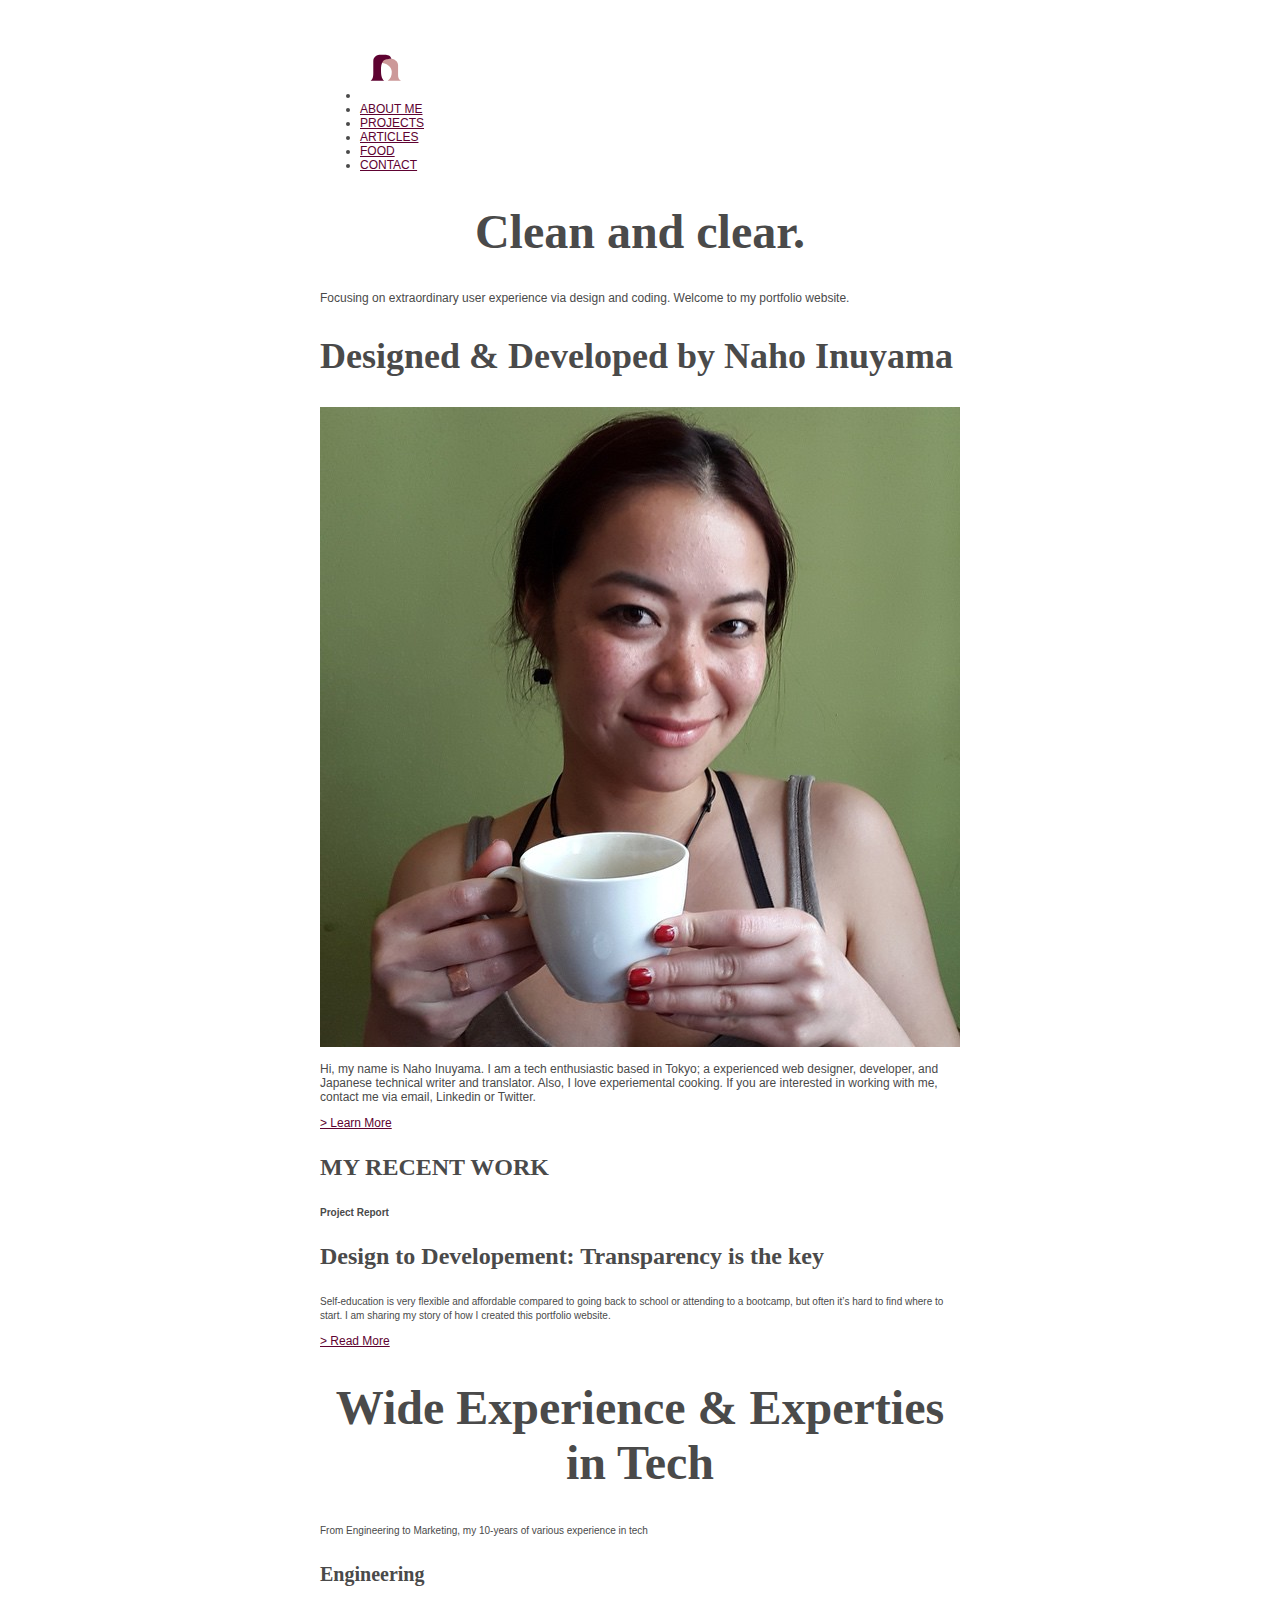
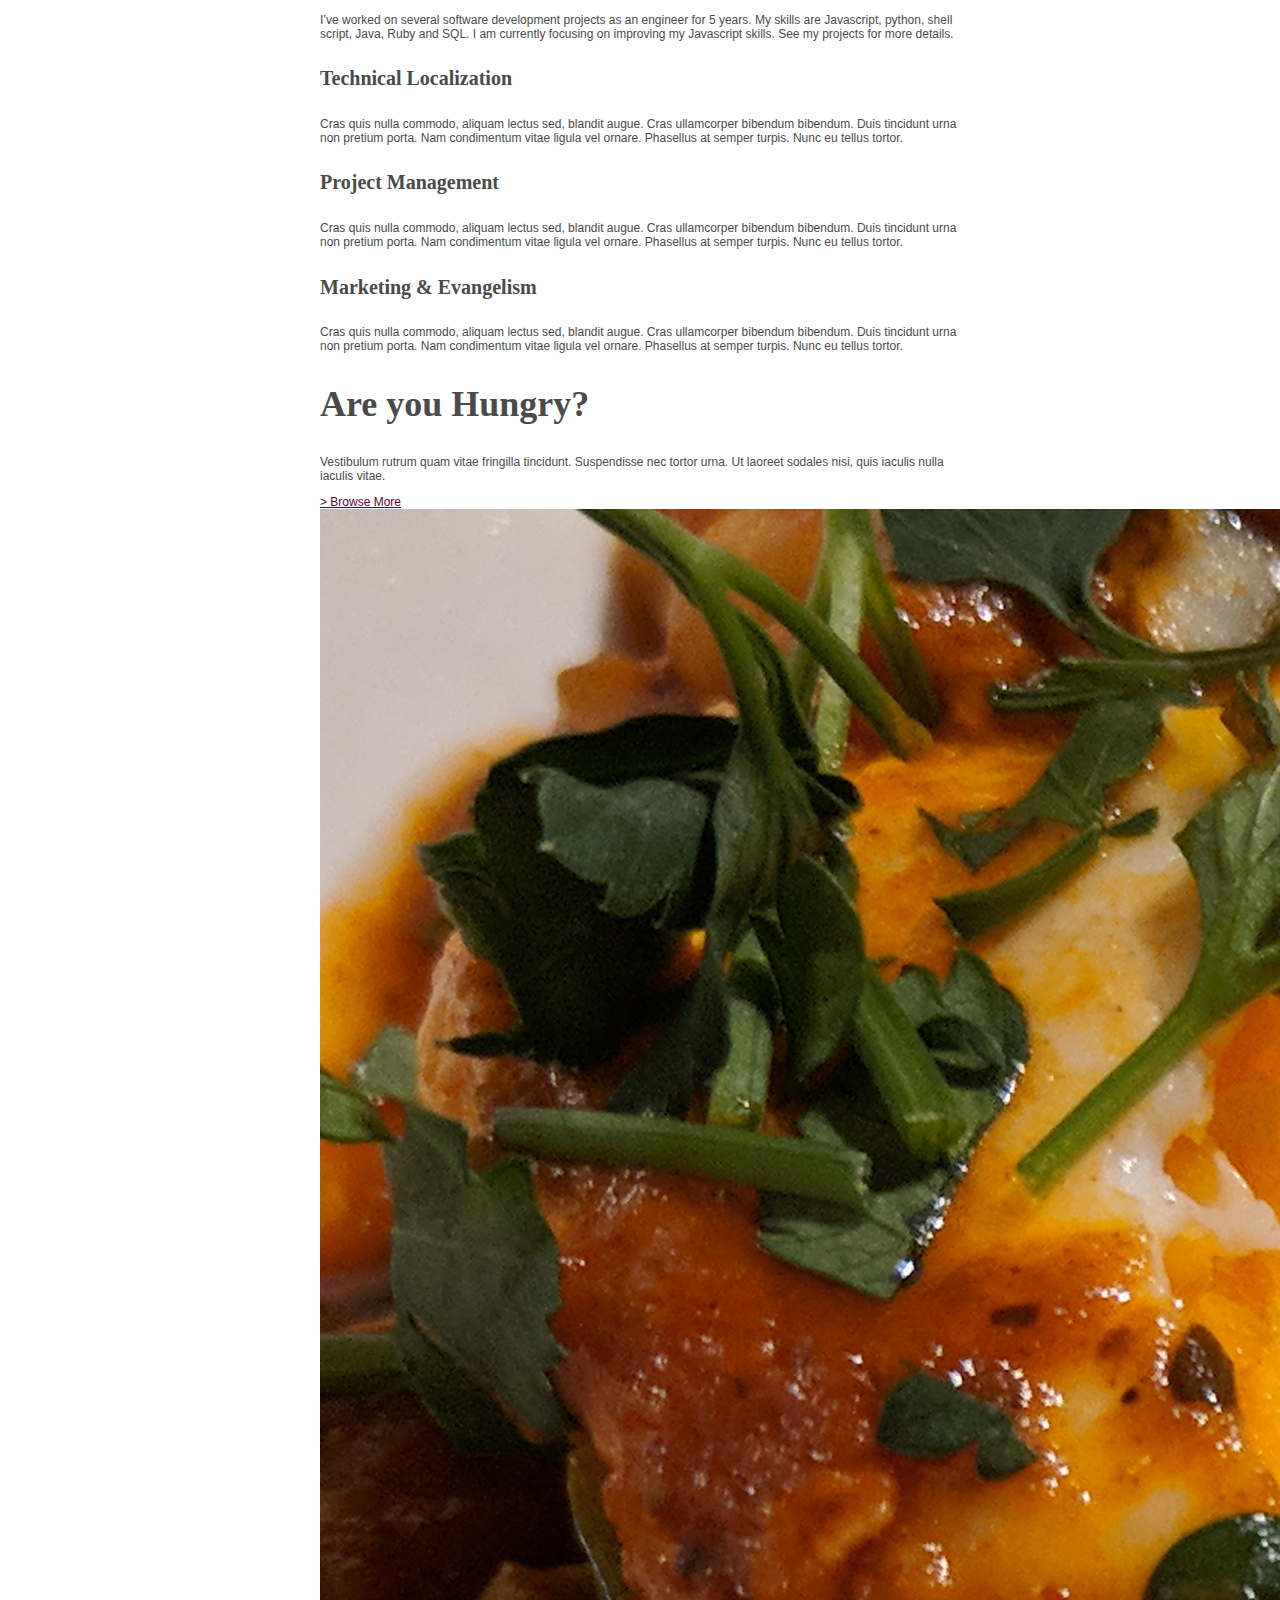
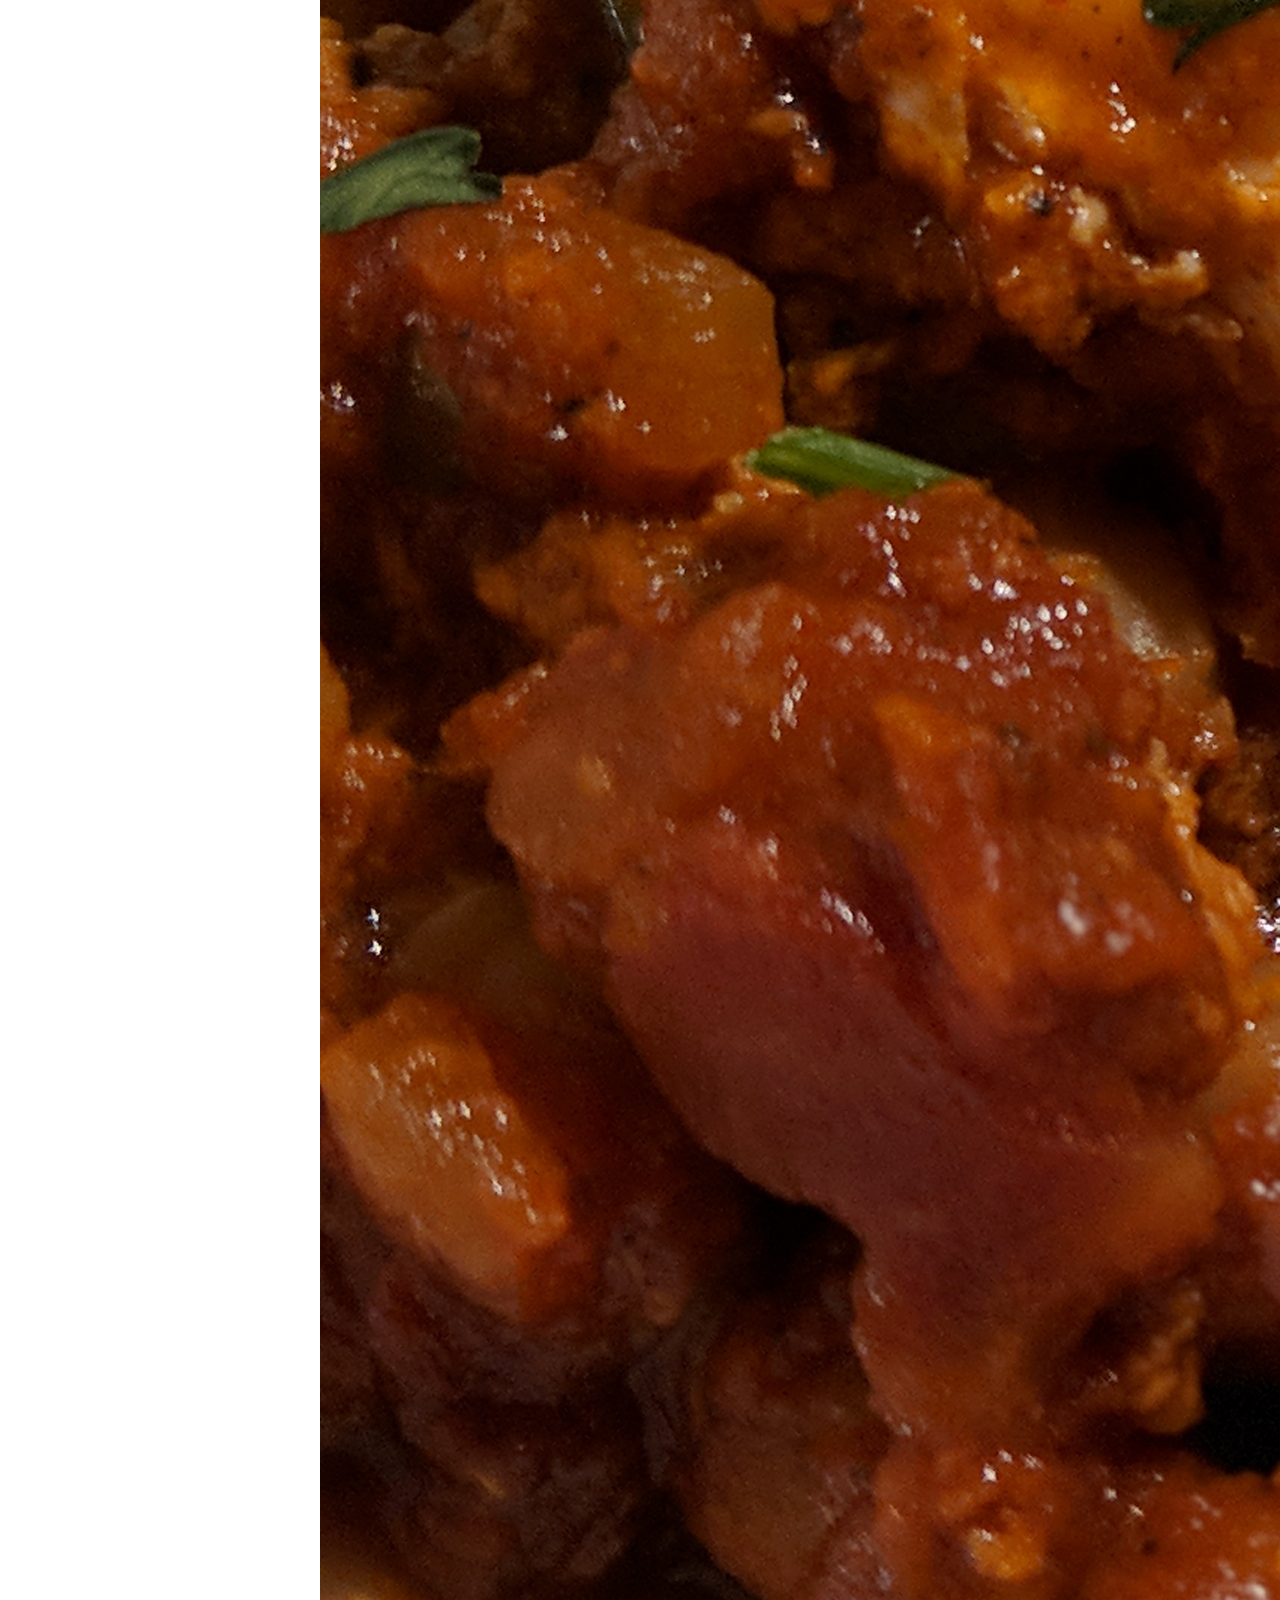
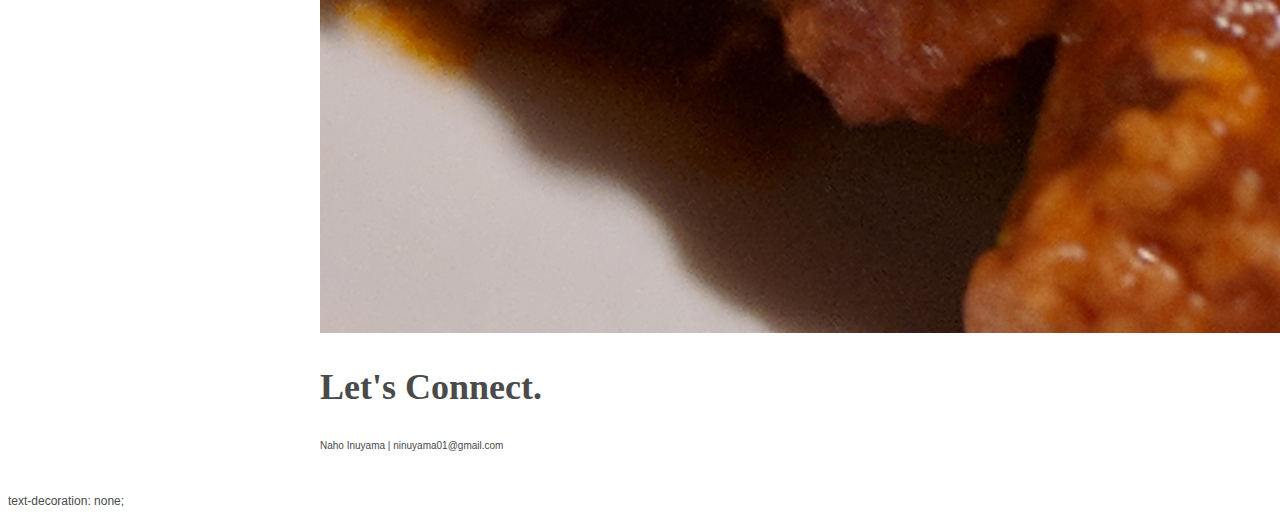
==== commit 9014ffbd: "Edited the header." ====
--- a/index.html
+++ b/index.html
@@ -6,12 +6,11 @@
   </head>
   <body>
 	<div id="page">
-	  <!-- Header -->
-		<div id="logo">
-	  <img alt="logo" src="resources/Logo.svg" >
-		</div>
-		
+	  <!-- Header -->		
 		<ul id="nav">
+			<li><div id="logo">
+	  		<img alt="logo" src="resources/Logo.svg" >
+			</div></li>
 			<li><a href="about.html">ABOUT ME</a></li>
 			<li><a href="projects.html">PROJECTS</a></li>
 			<li><a href="articles.html">ARTICLES</a></li>
@@ -68,5 +67,6 @@
 	  <p><small>Naho Inuyama | ninuyama01@gmail.com</small></p>
 	  <!-- End of Contact --> 
 	  </div>
+	text-decoration: none;
   </body>
 </html>
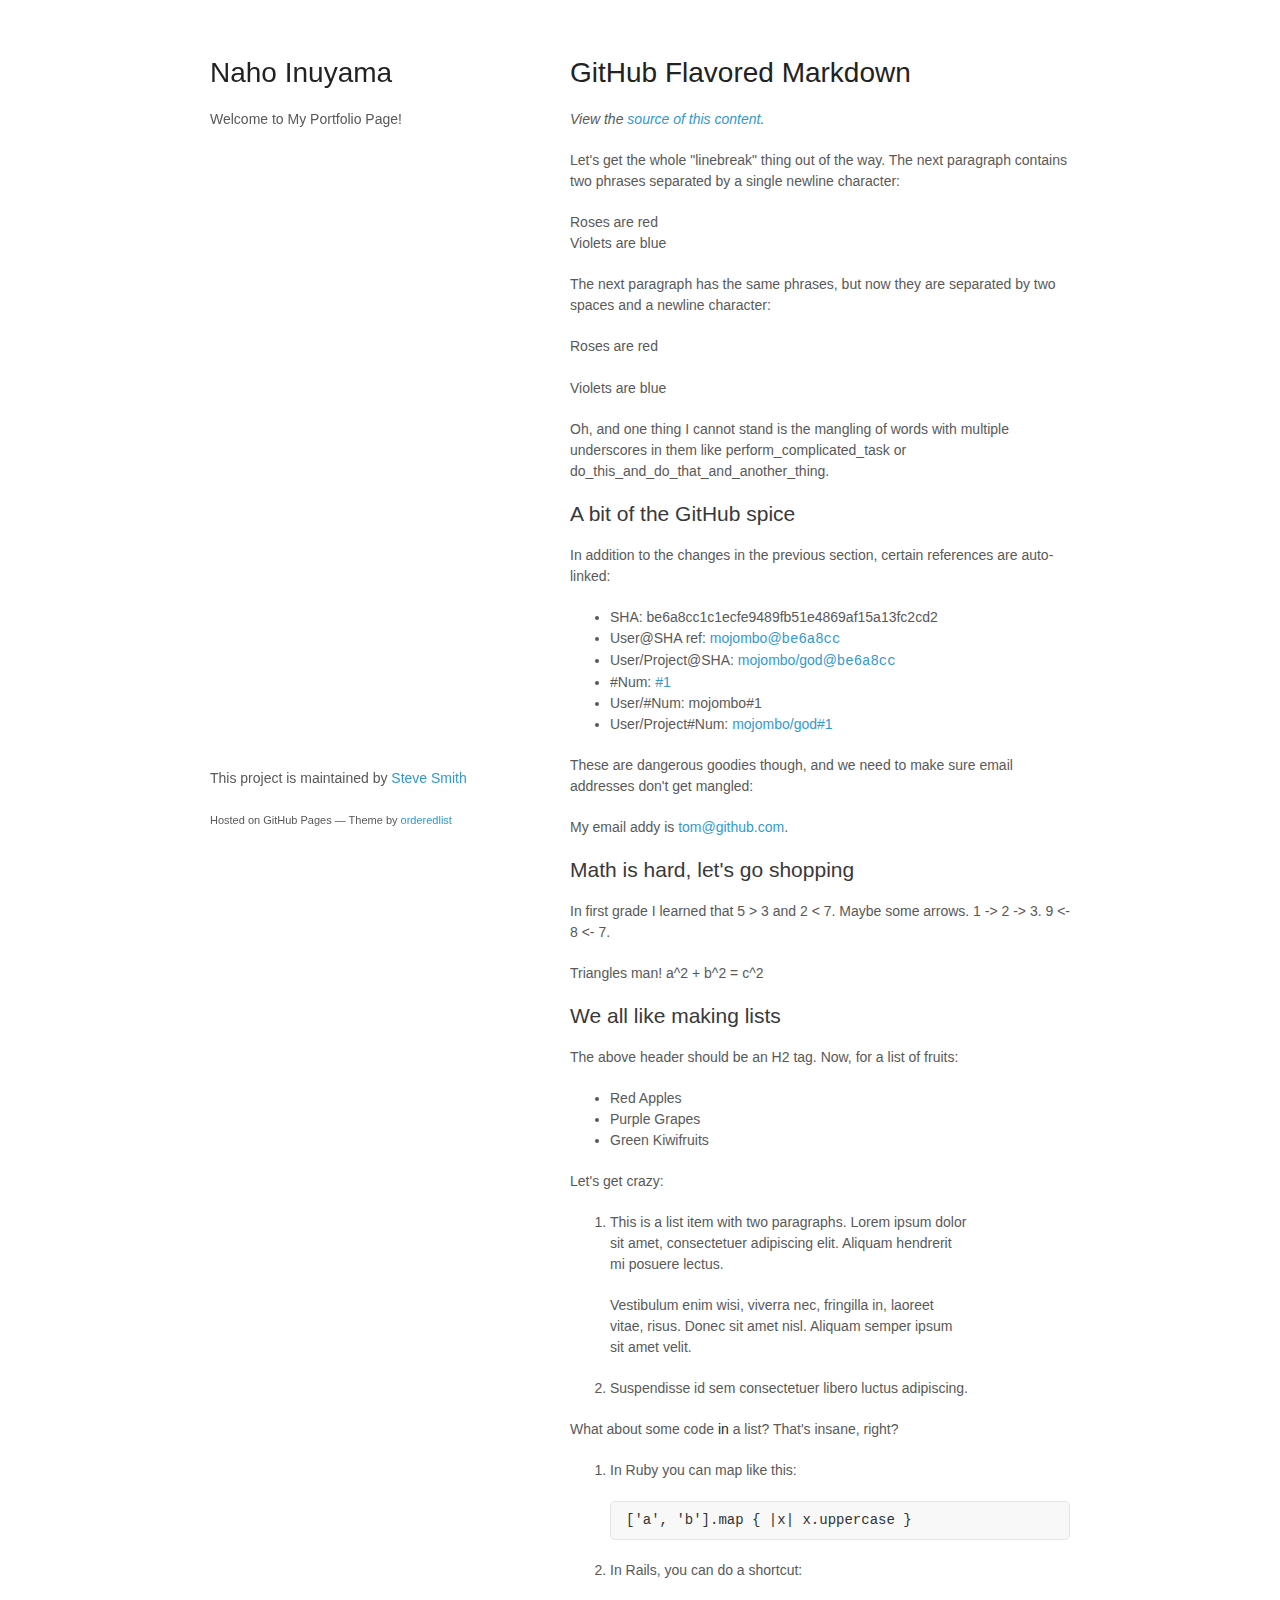
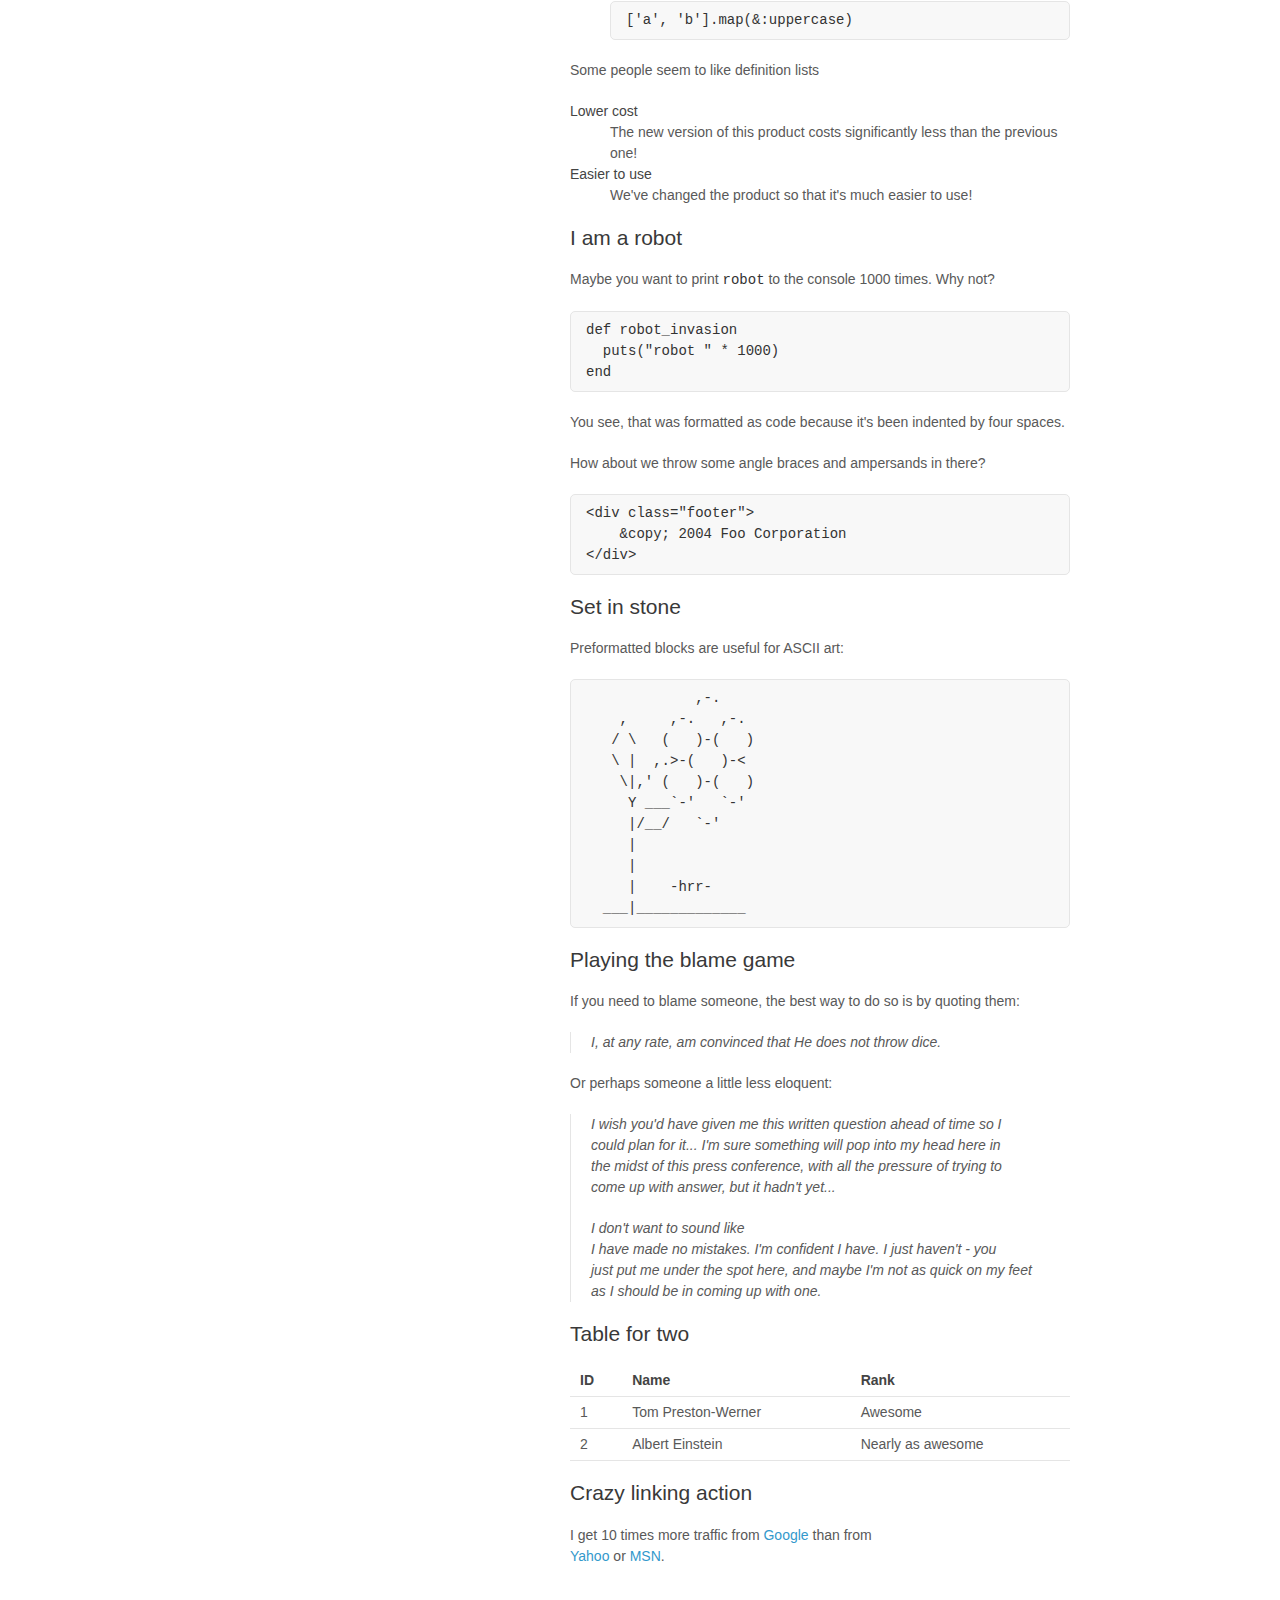
==== commit fe4672d6: "Updated the title" ====
--- a/index.html
+++ b/index.html
@@ -1,72 +1,201 @@
-<!DOCTYPE html>
-<html lang="en-us">
+<!doctype html>
+<html>
   <head>
-    <title>Naho Inuyama | Clean and Clear</title>
-	<link href="CSS/main.css" type="text/css" rel="stylesheet" />
+    <meta charset="utf-8">
+    <meta http-equiv="X-UA-Compatible" content="chrome=1">
+    <title>Minimal by Steve Smith</title>
+
+    <link rel="stylesheet" href="stylesheets/styles.css">
+    <link rel="stylesheet" href="stylesheets/pygment_trac.css">
+    <meta name="viewport" content="width=device-width">
+    <!--[if lt IE 9]>
+    <script src="//html5shiv.googlecode.com/svn/trunk/html5.js"></script>
+    <![endif]-->
   </head>
   <body>
-	<div id="page">
-	  <!-- Header -->		
-		<ul id="nav">
-			<li><div id="logo">
-	  		<img alt="logo" src="resources/Logo.svg" >
-			</div></li>
-			<li><a href="about.html">ABOUT ME</a></li>
-			<li><a href="projects.html">PROJECTS</a></li>
-			<li><a href="articles.html">ARTICLES</a></li>
-			<li><a href="food.html">FOOD</a></li>
-			<li><a href="contact.html">CONTACT</a></li>
-		</ul>
-		
-	  <!-- End of Header -->
-	  
-	
-	  <!-- TopMenu -->
-	  <h1>Clean and clear.</h1>
-	  <p>Focusing on extraordinary user experience via design and coding. Welcome to my portfolio website.  </p>
-
-	  <!-- End of TopMenu -->
-	  
-	  <!-- Introduction -->
-	  <h2>Designed & Developed by Naho Inuyama</h2>
-		<img src="resources/Naho.jpg" alt="Naho Inuyama" class="image" title="This a picture of me."/>
-	  <p>Hi, my name is Naho Inuyama. I am a tech enthusiastic based in Tokyo; a experienced web designer, developer, and Japanese technical writer and translator. Also, I love experiemental cooking. If you are interested in working with me, contact me via email, Linkedin or Twitter.</p>
-	  <a href="about.html">> Learn More</a>
-	  <!-- End of Introduction --> 
-	  
-	  <!-- MyWork --> 
-	  <h3>MY RECENT WORK</h3>
-	  <p><small><b>Project Report</b></small></p>
-	  <h3>Design to Developement: Transparency is the key</h3>
-	  <p><small>Self-education is very flexible and affordable compared to going back to school or attending to a bootcamp, but often it’s hard to find where to start. I am sharing my story of how I created this portfolio website. </small></p>
-	  <a href="projects.html">> Read More</a>
-	  <!-- End of MyWork -->
-	  
-	  <!-- Experience --> 
-	  <h1>Wide Experience & Experties in Tech </h1>
-	  <p><small>From Engineering to Marketing, my 10-years of various experience in tech </small></p>
-	  <h4>Engineering</h4>
-	  <p>I’ve worked on several software development projects as an engineer for 5 years. My skills are Javascript, python, shell script, Java, Ruby and SQL. I am currently focusing on improving my Javascript skills. See my projects for more details. </p>
-	  <h4>Technical Localization</h4>
-	  <p>Cras quis nulla commodo, aliquam lectus sed, blandit augue. Cras ullamcorper bibendum bibendum. Duis tincidunt urna non pretium porta. Nam condimentum vitae ligula vel ornare. Phasellus at semper turpis. Nunc eu tellus tortor. </p>
-	  <h4>Project Management</h4>
-	  <p>Cras quis nulla commodo, aliquam lectus sed, blandit augue. Cras ullamcorper bibendum bibendum. Duis tincidunt urna non pretium porta. Nam condimentum vitae ligula vel ornare. Phasellus at semper turpis. Nunc eu tellus tortor. </p>
-	  <h4>Marketing & Evangelism</h4>
-	  <p>Cras quis nulla commodo, aliquam lectus sed, blandit augue. Cras ullamcorper bibendum bibendum. Duis tincidunt urna non pretium porta. Nam condimentum vitae ligula vel ornare. Phasellus at semper turpis. Nunc eu tellus tortor. </p>
-	  <!-- End of Experience --> 
-	  
-	  <!-- Food --> 
-	  <h2>Are you Hungry?</h2>
-	  <p>Vestibulum rutrum quam vitae fringilla tincidunt. Suspendisse nec tortor urna. Ut laoreet sodales nisi, quis iaculis nulla iaculis vitae.</p>
-	  <a href="food.html">> Browse More</a>
-	  <img src="/food/resources/shakshuka.jpg" alt="Shakshuka" Title="This is Shakshuka"/>
-	  <!-- End of Food --> 
-	  
-	  <!-- Contact --> 
-	  <h2>Let's Connect.</h2>
-	  <p><small>Naho Inuyama | ninuyama01@gmail.com</small></p>
-	  <!-- End of Contact --> 
-	  </div>
-	text-decoration: none;
+    <div class="wrapper">
+      <header>
+        <h1>Naho Inuyama</h1>
+		  <p>Welcome to My Portfolio Page!</p>
+      </header>
+      <section>
+        <h1>GitHub Flavored Markdown</h1>
+
+        <p><em>View the <a href="http://github.github.com/github-flavored-markdown/sample_content.html">source of this content</a>.</em></p>
+
+        <p>Let's get the whole "linebreak" thing out of the way. The next paragraph contains two phrases separated by a single newline character:</p>
+
+        <p>Roses are red<br>
+        Violets are blue</p>
+
+        <p>The next paragraph has the same phrases, but now they are separated by two spaces and a newline character:</p>
+
+        <p>Roses are red<br><br>
+        Violets are blue</p>
+
+        <p>Oh, and one thing I cannot stand is the mangling of words with multiple underscores in them like perform_complicated_task or do_this_and_do_that_and_another_thing.</p>
+
+        <h2>A bit of the GitHub spice</h2>
+
+        <p>In addition to the changes in the previous section, certain references are auto-linked:</p>
+
+        <ul>
+          <li>SHA: be6a8cc1c1ecfe9489fb51e4869af15a13fc2cd2</li>
+          <li>User@SHA ref: <a href="https://github.com/mojombo/product/commit/be6a8cc1c1ecfe9489fb51e4869af15a13fc2cd2" class="commit-link">mojombo@<tt>be6a8cc</tt></a></li>
+          <li>User/Project@SHA: <a href="https://github.com/mojombo/god/commit/be6a8cc1c1ecfe9489fb51e4869af15a13fc2cd2" class="commit-link">mojombo/god@<tt>be6a8cc</tt></a></li>
+          <li>#Num: <a href="https://github.com/github/product/issues/1" class="issue-link" title="Baseline: What is up in the air right now?">#1</a></li>
+          <li>User/#Num: mojombo#1</li>
+          <li>User/Project#Num: <a href="https://github.com/mojombo/god/issues/1" class="issue-link" title="The server is not available (or you do not have permissions to access it)">mojombo/god#1</a></li>
+        </ul>
+
+        <p>These are dangerous goodies though, and we need to make sure email addresses don't get mangled:</p>
+
+        <p>My email addy is <a href="mailto:tom@github.com">tom@github.com</a>.</p>
+
+        <h2>Math is hard, let's go shopping</h2>
+
+        <p>In first grade I learned that 5 &gt; 3 and 2 &lt; 7. Maybe some arrows. 1 -&gt; 2 -&gt; 3. 9 &lt;- 8 &lt;- 7.</p>
+
+        <p>Triangles man! a^2 + b^2 = c^2</p>
+
+        <h2>We all like making lists</h2>
+
+        <p>The above header should be an H2 tag. Now, for a list of fruits:</p>
+
+        <ul>
+          <li>Red Apples</li>
+          <li>Purple Grapes</li>
+          <li>Green Kiwifruits</li>
+        </ul>
+
+        <p>Let's get crazy:</p>
+
+        <ol>
+          <li>
+            <p>This is a list item with two paragraphs. Lorem ipsum dolor<br>
+            sit amet, consectetuer adipiscing elit. Aliquam hendrerit<br>
+            mi posuere lectus.</p>
+
+            <p>Vestibulum enim wisi, viverra nec, fringilla in, laoreet<br>
+            vitae, risus. Donec sit amet nisl. Aliquam semper ipsum<br>
+            sit amet velit.</p>
+          </li>
+          <li><p>Suspendisse id sem consectetuer libero luctus adipiscing.</p></li>
+        </ol>
+
+        <p>What about some code <strong>in</strong> a list? That's insane, right?</p>
+
+        <ol>
+          <li>
+            <p>In Ruby you can map like this:</p>
+
+            <pre><code>['a', 'b'].map { |x| x.uppercase }</code></pre>
+          </li>
+          <li>
+            <p>In Rails, you can do a shortcut:</p>
+
+            <pre><code>['a', 'b'].map(&amp;:uppercase)</code></pre>
+          </li>
+        </ol>
+
+        <p>Some people seem to like definition lists</p>
+
+        <dl>
+          <dt>Lower cost</dt>
+          <dd>The new version of this product costs significantly less than the previous one!</dd>
+          <dt>Easier to use</dt>
+          <dd>We've changed the product so that it's much easier to use!</dd>
+        </dl>
+
+        <h2>I am a robot</h2>
+
+        <p>Maybe you want to print <code>robot</code> to the console 1000 times. Why not?</p>
+
+        <pre><code>def robot_invasion
+  puts("robot " * 1000)
+end
+</code></pre>
+
+        <p>You see, that was formatted as code because it's been indented by four spaces.</p>
+
+        <p>How about we throw some angle braces and ampersands in there?</p>
+
+        <pre><code>&lt;div class="footer"&gt;
+    &amp;copy; 2004 Foo Corporation
+&lt;/div&gt;
+</code></pre>
+
+        <h2>Set in stone</h2>
+
+        <p>Preformatted blocks are useful for ASCII art:</p>
+
+        <pre>             ,-.
+    ,     ,-.   ,-.
+   / \   (   )-(   )
+   \ |  ,.&gt;-(   )-&lt;
+    \|,' (   )-(   )
+     Y ___`-'   `-'
+     |/__/   `-'
+     |
+     |
+     |    -hrr-
+  ___|_____________
+</pre>
+
+        <h2>Playing the blame game</h2>
+
+        <p>If you need to blame someone, the best way to do so is by quoting them:</p>
+
+        <blockquote>
+        <p>I, at any rate, am convinced that He does not throw dice.</p>
+        </blockquote>
+
+        <p>Or perhaps someone a little less eloquent:</p>
+
+        <blockquote>
+        <p>I wish you'd have given me this written question ahead of time so I<br>
+        could plan for it... I'm sure something will pop into my head here in<br>
+        the midst of this press conference, with all the pressure of trying to<br>
+        come up with answer, but it hadn't yet...</p>
+
+        <p>I don't want to sound like<br>
+        I have made no mistakes. I'm confident I have. I just haven't - you<br>
+        just put me under the spot here, and maybe I'm not as quick on my feet<br>
+        as I should be in coming up with one.</p>
+        </blockquote>
+
+        <h2>Table for two</h2>
+
+        <table>
+          <tbody>
+        <tr>
+            <th>ID</th>
+        <th>Name</th>
+        <th>Rank</th>
+          </tr>
+          <tr>
+            <td>1</td>
+        <td>Tom Preston-Werner</td>
+        <td>Awesome</td>
+          </tr>
+          <tr>
+            <td>2</td>
+        <td>Albert Einstein</td>
+        <td>Nearly as awesome</td>
+          </tr>
+        </tbody>
+        </table>
+
+        <h2>Crazy linking action</h2>
+
+        <p>I get 10 times more traffic from <a href="http://google.com/" title="Google">Google</a> than from<br>
+        <a href="http://search.yahoo.com/" title="Yahoo Search">Yahoo</a> or <a href="http://search.msn.com/" title="MSN Search">MSN</a>.</p>
+      </section>
+      <footer>
+        <p>This project is maintained by <a href="http://github.com/orderedlist">Steve Smith</a></p>
+        <p><small>Hosted on GitHub Pages &mdash; Theme by <a href="https://github.com/orderedlist">orderedlist</a></small></p>
+      </footer>
+    </div>
+    <script src="javascripts/scale.fix.js"></script>
   </body>
 </html>
--- a/stylesheets/styles.css
+++ b/stylesheets/styles.css
@@ -0,0 +1,270 @@
+body {
+  background-color: #fff;
+  padding:50px;
+  font: 14px/1.5 -apple-system, BlinkMacSystemFont, "Segoe UI", Roboto, Oxygen, Ubuntu, Cantarell, "Fira Sans", "Droid Sans", "Helvetica Neue", Arial, sans-serif, "Apple Color Emoji", "Segoe UI Emoji", "Segoe UI Symbol";
+  color:#595959;
+  font-weight:400;
+}
+
+h1, h2, h3, h4, h5, h6 {
+  color:#222;
+  margin:0 0 20px;
+}
+
+p, ul, ol, table, pre, dl {
+  margin:0 0 20px;
+}
+
+h1, h2, h3 {
+  line-height:1.1;
+}
+
+h1 {
+  font-size:28px;
+  font-weight: 500;
+}
+
+h2 {
+  color:#393939;
+  font-weight: 500;
+}
+
+h3, h4, h5, h6 {
+  color:#494949;
+  font-weight: 500;
+}
+
+a {
+  color:#39c;
+  text-decoration:none;
+}
+
+a:hover {
+  color:#069;
+}
+
+a small {
+  font-size:11px;
+  color:#777;
+  margin-top:-0.3em;
+  display:block;
+}
+
+a:hover small {
+  color:#777;
+}
+
+.wrapper {
+  width:860px;
+  margin:0 auto;
+}
+
+blockquote {
+  border-left:1px solid #e5e5e5;
+  margin:0;
+  padding:0 0 0 20px;
+  font-style:italic;
+}
+
+code, pre {
+  font-family:Monaco, Bitstream Vera Sans Mono, Lucida Console, Terminal, Consolas, Liberation Mono, DejaVu Sans Mono, Courier New, monospace;
+  color:#333;
+}
+
+pre {
+  padding:8px 15px;
+  background: #f8f8f8;
+  border-radius:5px;
+  border:1px solid #e5e5e5;
+  overflow-x: auto;
+}
+
+table {
+  width:100%;
+  border-collapse:collapse;
+}
+
+th, td {
+  text-align:left;
+  padding:5px 10px;
+  border-bottom:1px solid #e5e5e5;
+}
+
+dt {
+  color:#444;
+  font-weight:500;
+}
+
+th {
+  color:#444;
+}
+
+img {
+  max-width:100%;
+}
+
+header {
+  width:270px;
+  float:left;
+  position:fixed;
+  -webkit-font-smoothing:subpixel-antialiased;
+}
+
+header ul {
+  list-style:none;
+  height:40px;
+  padding:0;
+  background: #f4f4f4;
+  border-radius:5px;
+  border:1px solid #e0e0e0;
+  width:270px;
+}
+
+header li {
+  width:89px;
+  float:left;
+  border-right:1px solid #e0e0e0;
+  height:40px;
+}
+
+header li:first-child a {
+  border-radius:5px 0 0 5px;
+}
+
+header li:last-child a {
+  border-radius:0 5px 5px 0;
+}
+
+header ul a {
+  line-height:1;
+  font-size:11px;
+  color:#999;
+  display:block;
+  text-align:center;
+  padding-top:6px;
+  height:34px;
+}
+
+header ul a:hover {
+  color:#999;
+}
+
+header ul a:active {
+  background-color:#f0f0f0;
+}
+
+strong {
+  color:#222;
+  font-weight:500;
+}
+
+header ul li + li + li {
+  border-right:none;
+  width:89px;
+}
+
+header ul a strong {
+  font-size:14px;
+  display:block;
+  color:#222;
+}
+
+section {
+  width:500px;
+  float:right;
+  padding-bottom:50px;
+}
+
+small {
+  font-size:11px;
+}
+
+hr {
+  border:0;
+  background:#e5e5e5;
+  height:1px;
+  margin:0 0 20px;
+}
+
+footer {
+  width:270px;
+  float:left;
+  position:fixed;
+  bottom:50px;
+  -webkit-font-smoothing:subpixel-antialiased;
+}
+
+@media print, screen and (max-width: 960px) {
+
+  div.wrapper {
+    width:auto;
+    margin:0;
+  }
+
+  header, section, footer {
+    float:none;
+    position:static;
+    width:auto;
+  }
+
+  header {
+    padding-right:320px;
+  }
+
+  section {
+    border:1px solid #e5e5e5;
+    border-width:1px 0;
+    padding:20px 0;
+    margin:0 0 20px;
+  }
+
+  header a small {
+    display:inline;
+  }
+
+  header ul {
+    position:absolute;
+    right:50px;
+    top:52px;
+  }
+}
+
+@media print, screen and (max-width: 720px) {
+  body {
+    word-wrap:break-word;
+  }
+
+  header {
+    padding:0;
+  }
+
+  header ul, header p.view {
+    position:static;
+  }
+
+  pre, code {
+    word-wrap:normal;
+  }
+}
+
+@media print, screen and (max-width: 480px) {
+  body {
+    padding:15px;
+  }
+
+  header ul {
+    width:99%;
+  }
+
+  header li, header ul li + li + li {
+    width:33%;
+  }
+}
+
+@media print {
+  body {
+    padding:0.4in;
+    font-size:12pt;
+    color:#444;
+  }
+}
--- a/stylesheets/pygment_trac.css
+++ b/stylesheets/pygment_trac.css
@@ -0,0 +1,69 @@
+.highlight  { background: #ffffff; }
+.highlight .c { color: #999988; font-style: italic } /* Comment */
+.highlight .err { color: #a61717; background-color: #e3d2d2 } /* Error */
+.highlight .k { font-weight: bold } /* Keyword */
+.highlight .o { font-weight: bold } /* Operator */
+.highlight .cm { color: #999988; font-style: italic } /* Comment.Multiline */
+.highlight .cp { color: #999999; font-weight: bold } /* Comment.Preproc */
+.highlight .c1 { color: #999988; font-style: italic } /* Comment.Single */
+.highlight .cs { color: #999999; font-weight: bold; font-style: italic } /* Comment.Special */
+.highlight .gd { color: #000000; background-color: #ffdddd } /* Generic.Deleted */
+.highlight .gd .x { color: #000000; background-color: #ffaaaa } /* Generic.Deleted.Specific */
+.highlight .ge { font-style: italic } /* Generic.Emph */
+.highlight .gr { color: #aa0000 } /* Generic.Error */
+.highlight .gh { color: #999999 } /* Generic.Heading */
+.highlight .gi { color: #000000; background-color: #ddffdd } /* Generic.Inserted */
+.highlight .gi .x { color: #000000; background-color: #aaffaa } /* Generic.Inserted.Specific */
+.highlight .go { color: #888888 } /* Generic.Output */
+.highlight .gp { color: #555555 } /* Generic.Prompt */
+.highlight .gs { font-weight: bold } /* Generic.Strong */
+.highlight .gu { color: #800080; font-weight: bold; } /* Generic.Subheading */
+.highlight .gt { color: #aa0000 } /* Generic.Traceback */
+.highlight .kc { font-weight: bold } /* Keyword.Constant */
+.highlight .kd { font-weight: bold } /* Keyword.Declaration */
+.highlight .kn { font-weight: bold } /* Keyword.Namespace */
+.highlight .kp { font-weight: bold } /* Keyword.Pseudo */
+.highlight .kr { font-weight: bold } /* Keyword.Reserved */
+.highlight .kt { color: #445588; font-weight: bold } /* Keyword.Type */
+.highlight .m { color: #009999 } /* Literal.Number */
+.highlight .s { color: #d14 } /* Literal.String */
+.highlight .na { color: #008080 } /* Name.Attribute */
+.highlight .nb { color: #0086B3 } /* Name.Builtin */
+.highlight .nc { color: #445588; font-weight: bold } /* Name.Class */
+.highlight .no { color: #008080 } /* Name.Constant */
+.highlight .ni { color: #800080 } /* Name.Entity */
+.highlight .ne { color: #990000; font-weight: bold } /* Name.Exception */
+.highlight .nf { color: #990000; font-weight: bold } /* Name.Function */
+.highlight .nn { color: #555555 } /* Name.Namespace */
+.highlight .nt { color: #000080 } /* Name.Tag */
+.highlight .nv { color: #008080 } /* Name.Variable */
+.highlight .ow { font-weight: bold } /* Operator.Word */
+.highlight .w { color: #bbbbbb } /* Text.Whitespace */
+.highlight .mf { color: #009999 } /* Literal.Number.Float */
+.highlight .mh { color: #009999 } /* Literal.Number.Hex */
+.highlight .mi { color: #009999 } /* Literal.Number.Integer */
+.highlight .mo { color: #009999 } /* Literal.Number.Oct */
+.highlight .sb { color: #d14 } /* Literal.String.Backtick */
+.highlight .sc { color: #d14 } /* Literal.String.Char */
+.highlight .sd { color: #d14 } /* Literal.String.Doc */
+.highlight .s2 { color: #d14 } /* Literal.String.Double */
+.highlight .se { color: #d14 } /* Literal.String.Escape */
+.highlight .sh { color: #d14 } /* Literal.String.Heredoc */
+.highlight .si { color: #d14 } /* Literal.String.Interpol */
+.highlight .sx { color: #d14 } /* Literal.String.Other */
+.highlight .sr { color: #009926 } /* Literal.String.Regex */
+.highlight .s1 { color: #d14 } /* Literal.String.Single */
+.highlight .ss { color: #990073 } /* Literal.String.Symbol */
+.highlight .bp { color: #999999 } /* Name.Builtin.Pseudo */
+.highlight .vc { color: #008080 } /* Name.Variable.Class */
+.highlight .vg { color: #008080 } /* Name.Variable.Global */
+.highlight .vi { color: #008080 } /* Name.Variable.Instance */
+.highlight .il { color: #009999 } /* Literal.Number.Integer.Long */
+
+.type-csharp .highlight .k { color: #0000FF }
+.type-csharp .highlight .kt { color: #0000FF }
+.type-csharp .highlight .nf { color: #000000; font-weight: normal }
+.type-csharp .highlight .nc { color: #2B91AF }
+.type-csharp .highlight .nn { color: #000000 }
+.type-csharp .highlight .s { color: #A31515 }
+.type-csharp .highlight .sc { color: #A31515 }
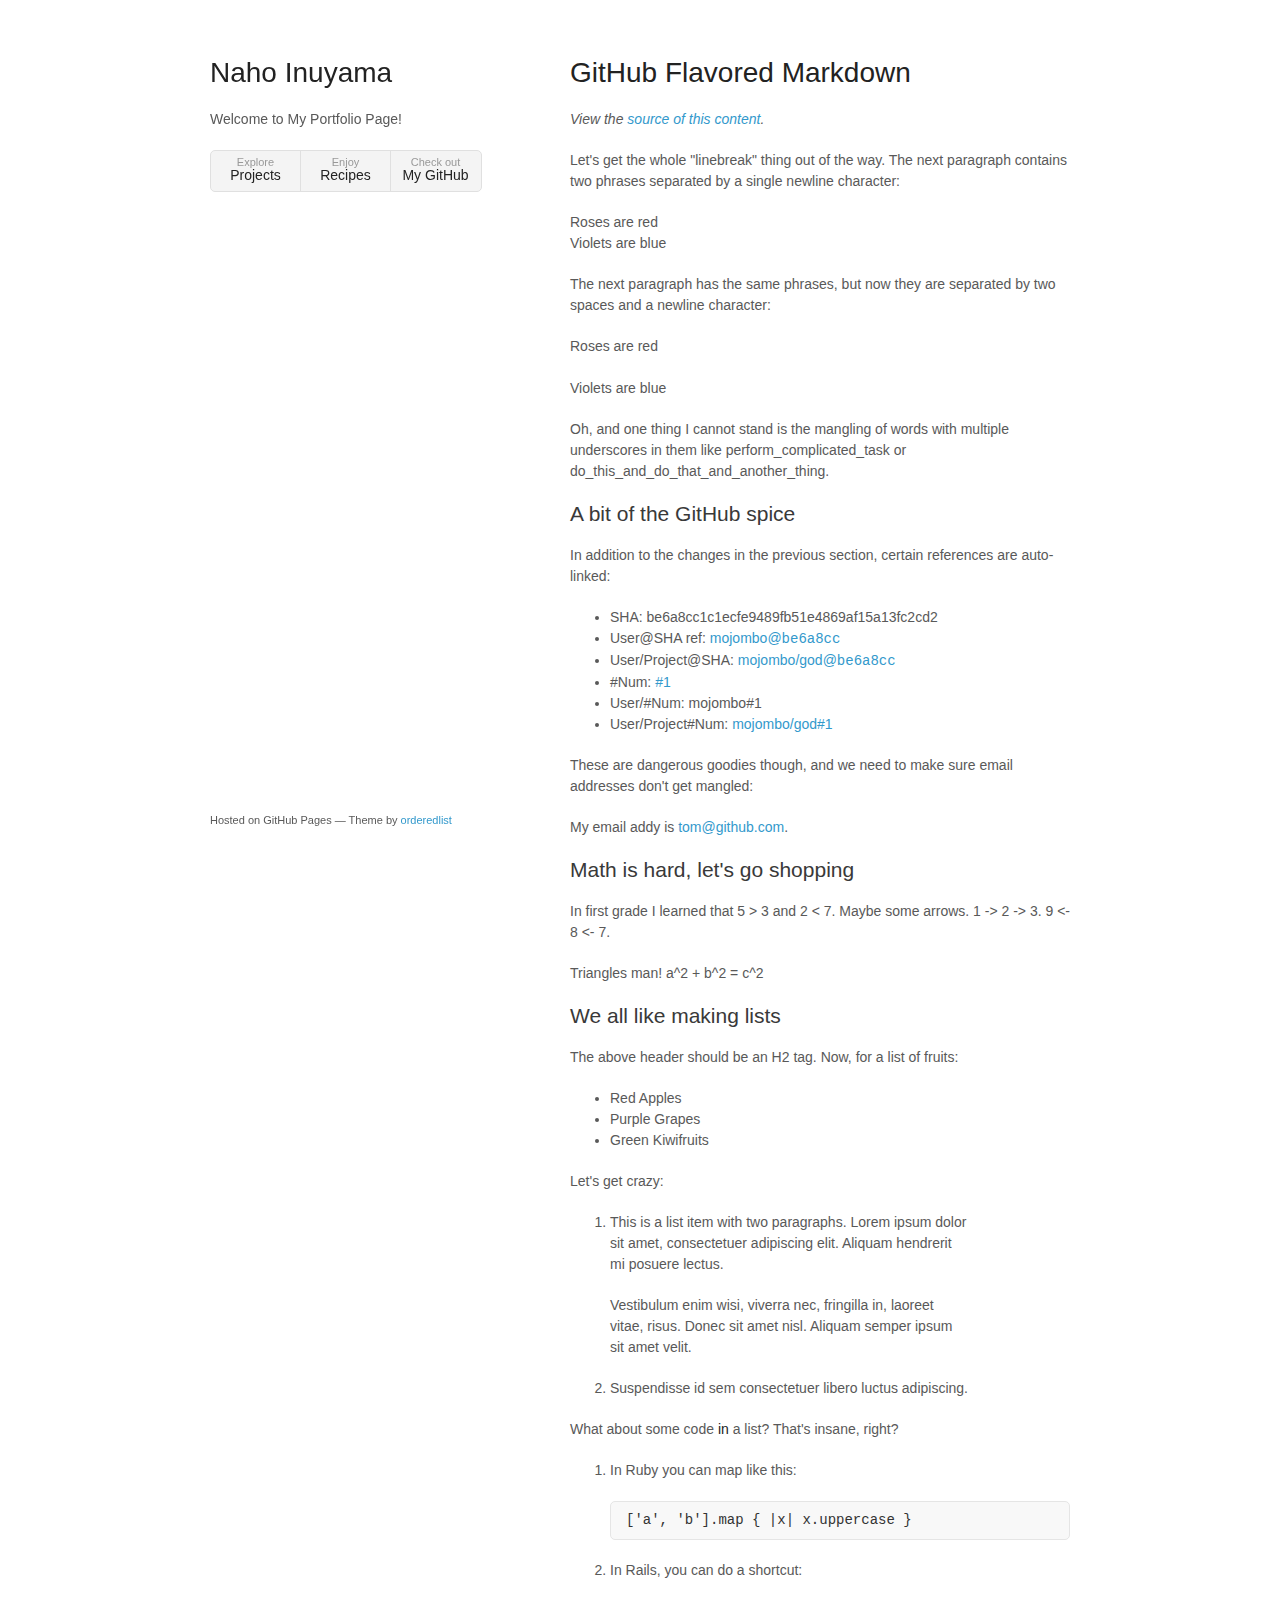
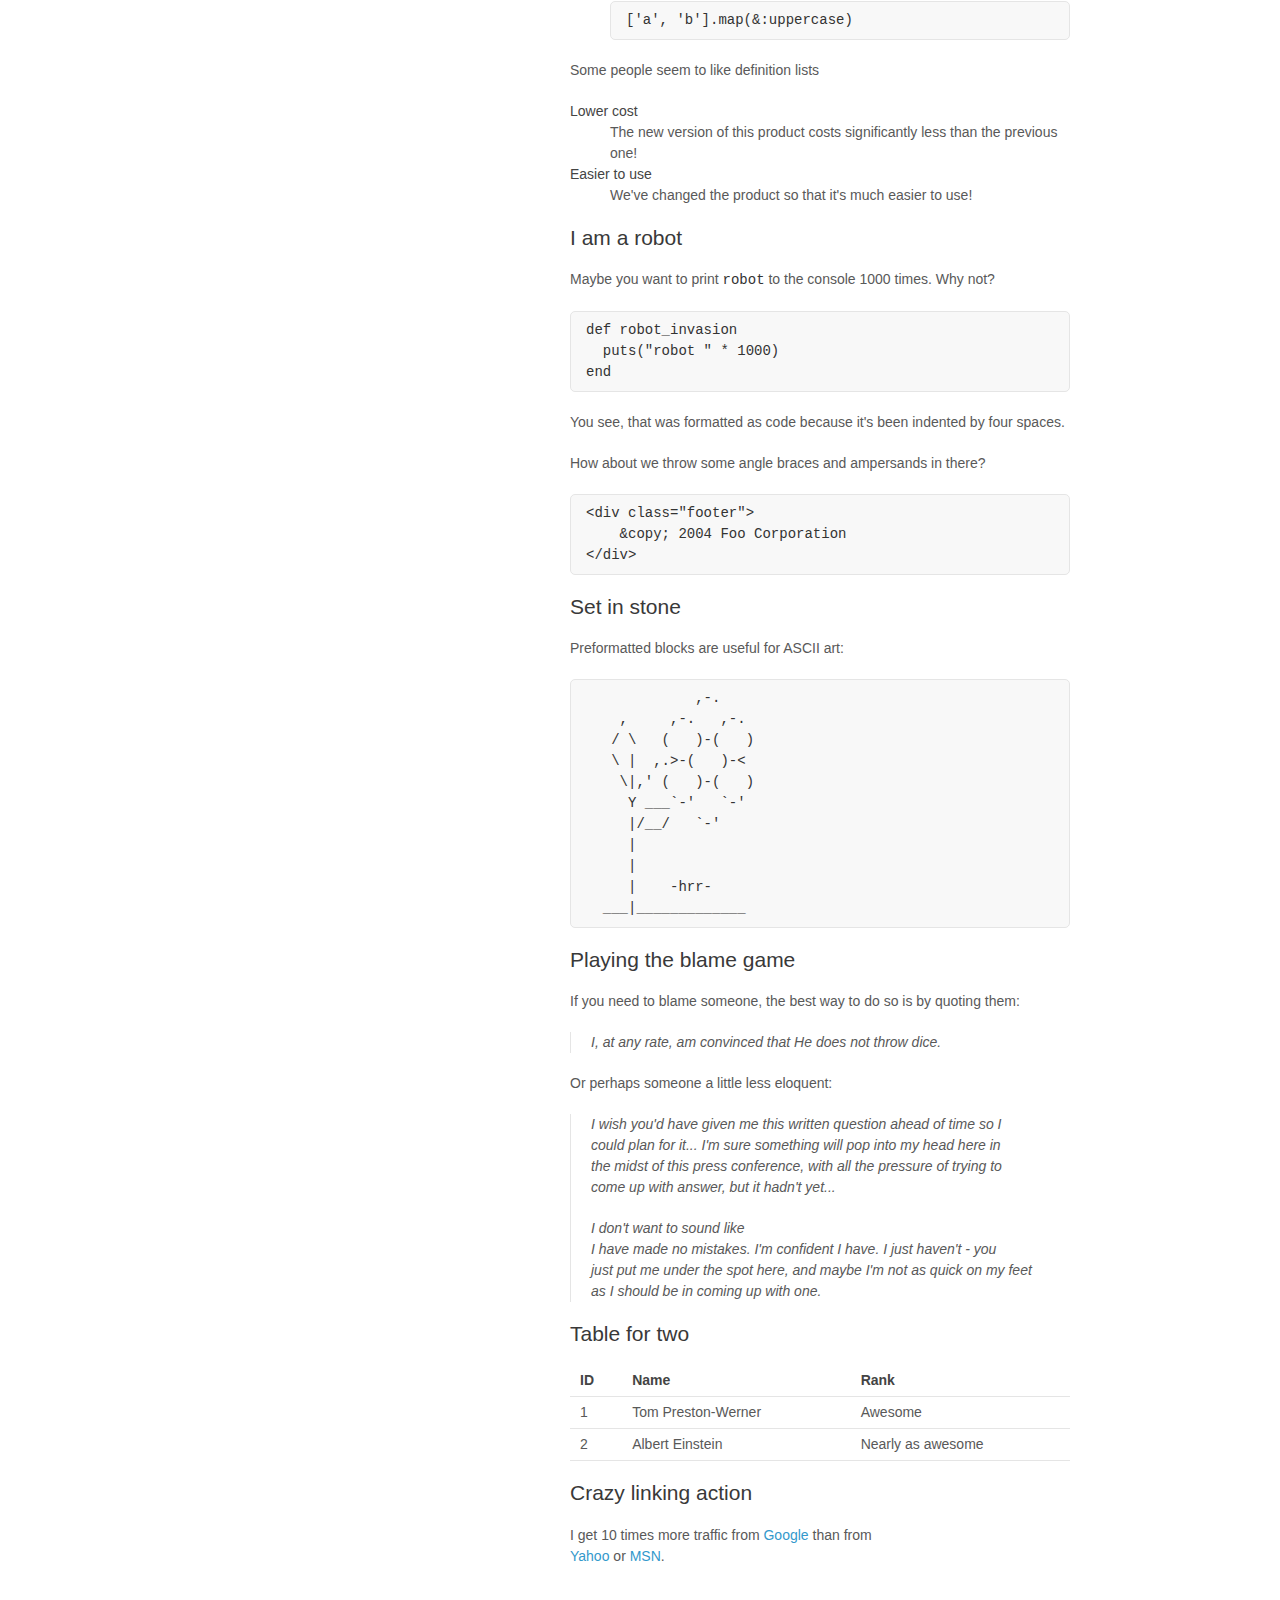
==== commit 4be1a340: "no message" ====
--- a/index.html
+++ b/index.html
@@ -17,6 +17,11 @@
       <header>
         <h1>Naho Inuyama</h1>
 		  <p>Welcome to My Portfolio Page!</p>
+        <ul>
+          <li><a href="/projects.html">Explore<strong>Projects</strong></a></li>
+          <li><a href="/food.html">Enjoy<strong>Recipes</strong></a></li>
+          <li><a href="https://github.com/NahoInuyama">Check out<strong>My GitHub</strong></a></li>
+        </ul>
       </header>
       <section>
         <h1>GitHub Flavored Markdown</h1>
@@ -192,7 +197,6 @@
         <a href="http://search.yahoo.com/" title="Yahoo Search">Yahoo</a> or <a href="http://search.msn.com/" title="MSN Search">MSN</a>.</p>
       </section>
       <footer>
-        <p>This project is maintained by <a href="http://github.com/orderedlist">Steve Smith</a></p>
         <p><small>Hosted on GitHub Pages &mdash; Theme by <a href="https://github.com/orderedlist">orderedlist</a></small></p>
       </footer>
     </div>
